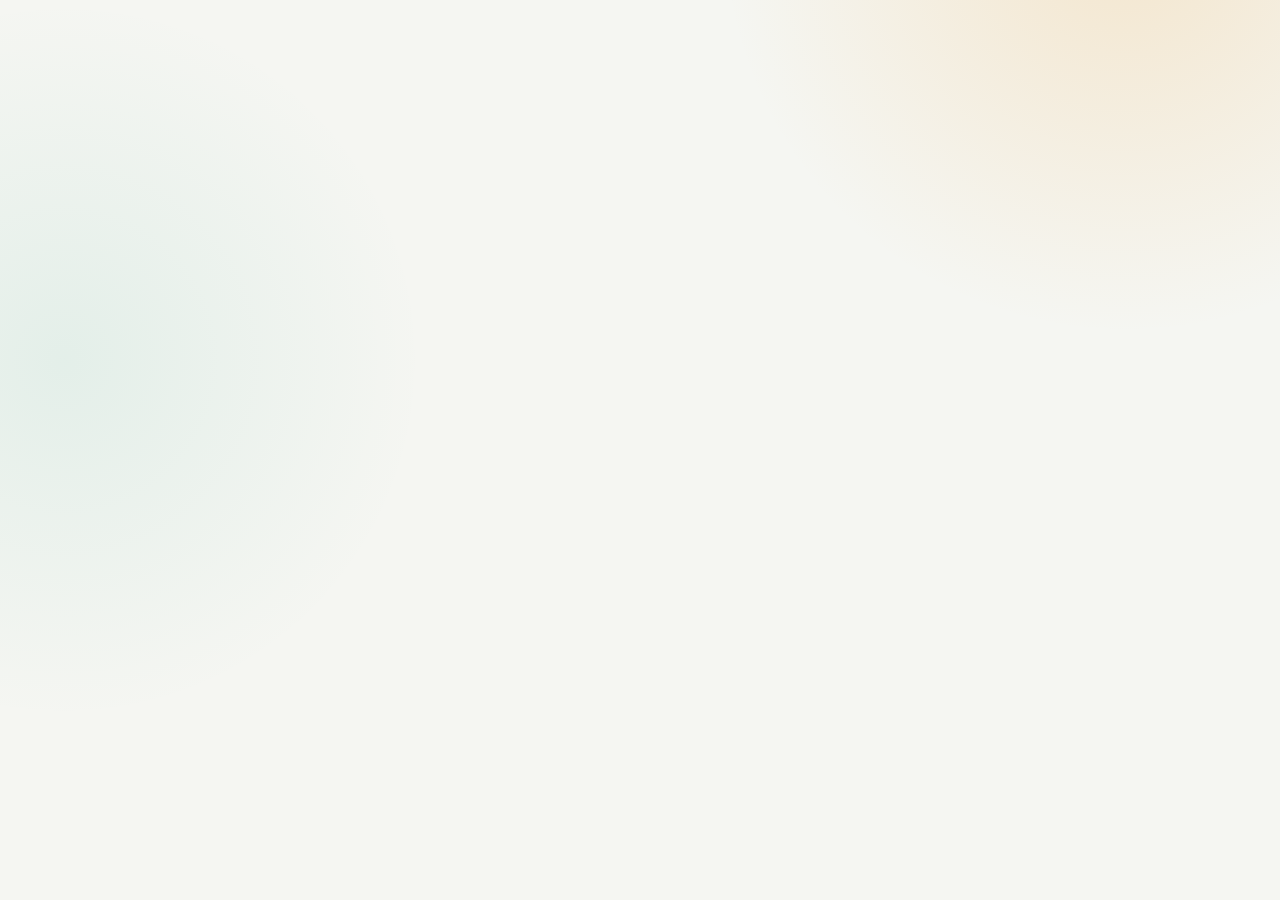
==== solar-flow/index.html @ de30ea61 "Publish Solar Flow app entry point" ====
<!doctype html>
<html lang="zh-CN">
  <head>
    <meta charset="UTF-8" />
    <meta name="viewport" content="width=device-width, initial-scale=1.0, viewport-fit=cover" />
    <meta name="theme-color" content="#0d1b1e" />
    <meta name="description" content="Solar Flow：清晰、离线优先的个人资金流动工作台。" />
    <link rel="manifest" href="/solar-flow/manifest.webmanifest" />
    <link rel="icon" type="image/svg+xml" href="/solar-flow/favicon.svg" />
    <title>Solar Flow · 你的资金流动</title>
    <script type="module" crossorigin src="/solar-flow/index-DEWaBC3j.js"></script>
    <link rel="stylesheet" crossorigin href="/solar-flow/index-1dpV2z-R.css">
  </head>
  <body>
    <div id="app"></div>
  </body>
</html>
---- solar-flow/index-1dpV2z-R.css ----
:root{font-family:Inter,ui-sans-serif,-apple-system,BlinkMacSystemFont,SF Pro Display,PingFang SC,Microsoft YaHei,sans-serif;color:#17221f;background:#f5f6f2;font-synthesis:none;--bg: #f5f6f2;--panel: #ffffff;--panel-2: #eef2ed;--ink: #17221f;--muted: #7c8680;--line: rgba(23,34,31,.1);--gold: #efa63d;--mint: #159b7e;--blue: #6678d9;--coral: #df6d5e;--radius: 24px}*{box-sizing:border-box}body{margin:0;min-width:320px;min-height:100vh;background:radial-gradient(circle at 80% -10%,rgba(246,182,91,.12),transparent 32rem),var(--bg)}button,input,select{font:inherit}button{border:0;cursor:pointer}.app-shell{display:flex;min-height:100vh}.sidebar{width:248px;padding:30px 18px 20px;border-right:1px solid var(--line);display:flex;flex-direction:column;position:sticky;top:0;height:100vh;background:#0d1b1edb;-webkit-backdrop-filter:blur(18px);backdrop-filter:blur(18px);z-index:4}.brand{display:flex;gap:12px;align-items:center;padding:0 12px 38px}.brand-mark{width:32px;height:32px;border-radius:11px;background:var(--gold);position:relative;box-shadow:0 0 0 5px #f6b65b17,0 0 24px #f6b65b40}.brand-mark:before,.brand-mark:after{content:"";position:absolute;border-radius:999px;border:2px solid #0d1b1e}.brand-mark:before{width:14px;height:14px;top:5px;left:8px}.brand-mark:after{width:20px;height:7px;left:5px;bottom:5px;border-top:0;transform:rotate(-8deg)}.brand strong{display:block;font-size:15px;letter-spacing:-.02em}.brand small{display:block;margin-top:3px;color:var(--muted);font-size:11px}.nav-list{display:grid;gap:6px}.nav-item{width:100%;color:#9aabad;background:transparent;display:flex;align-items:center;gap:12px;padding:12px 13px;border-radius:12px;text-align:left;font-size:14px;transition:.2s ease}.nav-item:hover{color:var(--ink);background:#ffffff0d}.nav-item.active{color:var(--ink);background:#1a3336;box-shadow:inset 3px 0 var(--gold)}.nav-icon{width:21px;display:grid;place-items:center;color:var(--gold);font-size:17px}.sidebar-bottom{margin-top:auto;display:grid;gap:16px}.offline-pill{display:flex;align-items:center;gap:8px;padding:0 12px;color:#8ea8a0;font-size:11px}.offline-pill i,.health-dot,.quick-note i{width:6px;height:6px;background:var(--mint);border-radius:50%;display:inline-block;box-shadow:0 0 0 4px #7ad9c61f}.profile-chip{border-top:1px solid var(--line);padding:18px 10px 0;display:flex;align-items:center;gap:10px}.avatar{width:30px;height:30px;border-radius:50%;display:grid;place-items:center;color:#0d1b1e;font-weight:800;background:linear-gradient(135deg,var(--gold),var(--coral))}.profile-chip strong,.profile-chip small{display:block}.profile-chip strong{font-size:12px}.profile-chip small{color:var(--muted);font-size:10px;margin-top:3px}.main-content{flex:1;min-width:0}.topbar{min-height:112px;padding:34px clamp(24px,5vw,72px) 26px;display:flex;align-items:center;justify-content:space-between;border-bottom:1px solid var(--line)}.eyebrow{color:var(--muted);font:500 10px DM Mono,monospace;text-transform:uppercase;letter-spacing:.12em}h1,h2,h3,p{margin:0}h1{margin-top:7px;font-size:27px;letter-spacing:-.06em}h2{margin-top:8px;font-size:24px;letter-spacing:-.05em}h3{margin-top:8px;font-size:18px;letter-spacing:-.04em}.top-actions{display:flex;align-items:center;gap:10px}.icon-button,.primary-button,.outline-button{border-radius:11px;min-height:42px;padding:0 15px;font-size:12px;font-weight:700;transition:.2s ease}.icon-button{background:transparent;color:#bdc8c7;border:1px solid var(--line);display:flex;gap:8px;align-items:center}.icon-button:hover,.outline-button:hover{border-color:#f6b65ba6;color:var(--gold)}.primary-button{background:var(--gold);color:#132124;box-shadow:0 8px 22px #f6b65b2e}.primary-button:hover{transform:translateY(-1px);box-shadow:0 12px 28px #f6b65b47}.outline-button{color:var(--ink);border:1px solid rgba(246,240,231,.23);background:transparent}.page-body{max-width:1440px;margin:0 auto;padding:38px clamp(24px,5vw,72px) 70px}.hero-grid,.stats-grid,.charts-grid,.bottom-grid,.settings-grid{display:grid;gap:16px}.hero-grid{grid-template-columns:1.35fr 1fr}.panel-card{border:1px solid var(--line);border-radius:var(--radius);background:linear-gradient(135deg,#183034f5,#142528f5);box-shadow:0 16px 40px #00000014}.net-worth-card,.quick-card{min-height:252px;padding:25px;position:relative;overflow:hidden}.net-worth-card:after{content:"";width:280px;height:280px;border-radius:50%;border:1px solid rgba(246,182,91,.12);position:absolute;right:-95px;top:-100px;box-shadow:0 0 0 25px #f6b65b06,0 0 0 50px #f6b65b05;pointer-events:none}.card-heading,.chart-title,.section-head,.bucket-top{display:flex;align-items:flex-start;justify-content:space-between;gap:15px}.net-worth-card h2{font-size:clamp(33px,4vw,49px);color:var(--ink);letter-spacing:-.075em;margin-top:14px}.sun-orb{position:relative;width:52px;height:52px;border-radius:50%;background:#f6b65b21;display:grid;place-items:center}.sun-orb:before,.sun-orb:after{content:"";position:absolute;border:1px solid rgba(246,182,91,.4);border-radius:50%;inset:-7px}.sun-orb:after{inset:-14px;opacity:.35}.sun-orb span{width:21px;height:21px;border-radius:50%;background:var(--gold);box-shadow:0 0 20px #f6b65bb3}.net-worth-meta{display:flex;gap:15px;flex-wrap:wrap;color:var(--muted);font-size:12px;margin:26px 0 18px}.asset-stack{height:8px;width:100%;display:flex;gap:2px;overflow:hidden;border-radius:99px}.asset-stack span{min-width:4px}.asset-legend{display:flex;gap:12px;margin-top:12px;flex-wrap:wrap;color:#b2c0c0;font-size:10px}.asset-legend i{display:inline-block;width:6px;height:6px;margin-right:5px;border-radius:50%}.muted{color:var(--muted);font-size:11px}.quick-card{background:linear-gradient(140deg,#f6b65b21,#142528fa 65%)}.quick-card p{max-width:280px;margin:17px 0 22px;color:#b2c0c0;line-height:1.75;font-size:13px}.spark{color:var(--gold);font-size:24px}.quick-note{display:flex;align-items:center;gap:9px;color:var(--muted);font-size:10px;margin-top:26px}.stats-grid{grid-template-columns:repeat(3,1fr);margin-top:16px}.stat-card{padding:19px 21px 17px;min-height:126px;overflow:hidden;position:relative}.stat-value{display:block;font-size:22px;margin:12px 0 5px;letter-spacing:-.05em}.stat-sub{color:var(--muted);font-size:11px}.mini-line{width:70%;height:3px;border-radius:99px;position:absolute;bottom:0;left:21px;opacity:.85}.mini-line.expense{background:var(--coral)}.mini-line.income{background:var(--mint)}.mini-line.debt{background:var(--gold)}.section-head{margin:44px 0 17px;align-items:end}.section-head h2{font-size:22px}.period-switcher{display:flex;gap:3px;padding:3px;border:1px solid var(--line);border-radius:10px;background:#ffffff06}.period-switcher button{color:var(--muted);background:transparent;border-radius:7px;padding:8px 10px;font-size:11px}.period-switcher button.active{color:#142528;background:var(--gold);font-weight:700}.charts-grid{grid-template-columns:1.35fr 1fr}.trend-card,.category-card,.recent-card,.health-card{padding:22px;min-height:320px}.chart-title strong,.chart-title span{display:block}.chart-title strong{font-size:14px}.chart-title span{color:var(--muted);font-size:10px;margin-top:5px}.chart-badge,.safe-badge,.sync-state{color:var(--gold);border:1px solid rgba(246,182,91,.28);border-radius:99px;padding:5px 8px;font:10px DM Mono,monospace}.text-button{color:var(--gold);background:transparent;font-size:11px;padding:0}.trend-wrap{margin-top:27px}.trend-wrap svg{width:100%;height:205px;display:block}.axis-labels{display:flex;justify-content:space-between;color:var(--muted);font:10px DM Mono,monospace}.donut-layout{display:grid;grid-template-columns:1fr 1fr;align-items:center;gap:5px;margin-top:33px}.donut svg{width:190px;max-width:100%;display:block;margin:auto}.legend-list{display:grid;gap:12px}.legend-list div{display:flex;justify-content:space-between;gap:8px;font-size:11px;color:#c0cbca}.legend-list i{display:inline-block;width:7px;height:7px;border-radius:50%;margin-right:7px}.legend-list strong{color:var(--muted);font:10px DM Mono,monospace}.bottom-grid{grid-template-columns:1.35fr 1fr;margin-top:16px}.transaction-list{margin-top:20px}.transaction-row,.obligation-row{display:flex;align-items:center;gap:12px;padding:12px 0;border-bottom:1px solid var(--line)}.transaction-row:last-child,.obligation-row:last-child{border-bottom:0}.category-icon{width:33px;height:33px;flex:0 0 auto;border-radius:11px;display:grid;place-items:center;color:var(--icon-color, var(--gold));background:#ffffff0d;font-size:16px}.transaction-main{flex:1;min-width:0}.transaction-main strong,.transaction-main span{display:block;overflow:hidden;text-overflow:ellipsis;white-space:nowrap}.transaction-main strong{font-size:12px}.transaction-main span{font-size:10px;color:var(--muted);margin-top:5px}.transaction-amount{font:500 12px DM Mono,monospace;white-space:nowrap}.transaction-amount.expense{color:#ffac9e}.health-score{display:flex;align-items:center;gap:25px;margin-top:46px}.health-ring{width:118px;height:118px;flex:0 0 auto;display:grid;place-items:center;align-content:center;border-radius:50%;background:conic-gradient(var(--mint) var(--score),rgba(255,255,255,.08) 0);position:relative}.health-ring:before{content:"";position:absolute;inset:8px;border-radius:50%;background:var(--panel)}.health-ring strong,.health-ring span{z-index:1}.health-ring strong{font-size:23px}.health-ring span{font-size:10px;color:var(--muted);margin-top:3px}.health-copy strong{font-size:14px}.health-copy p{color:var(--muted);font-size:11px;line-height:1.7;margin:9px 0 13px}.empty-state{min-height:170px;display:grid;place-items:center;align-content:center;gap:8px;color:var(--muted);text-align:center}.empty-state span{color:var(--gold);font-size:25px}.empty-state strong{color:var(--ink);font-size:13px}.empty-state p,.empty-copy{font-size:11px;margin:0}.page-title{margin-top:0}.filter-bar{display:flex;align-items:center;gap:8px;margin:25px 0 12px}.filter-chip{color:var(--muted);background:transparent;border:1px solid var(--line);border-radius:99px;padding:8px 12px;font-size:11px}.filter-chip.active{color:#132124;background:var(--gold);border-color:var(--gold)}.filter-spacer{flex:1}.full-list{padding:20px 24px}.full-list .transaction-list{margin-top:0}.full-list .transaction-row{padding:16px 4px}.callout{display:flex;gap:14px;align-items:flex-start;padding:17px 19px;margin:20px 0 16px;border:1px solid rgba(122,217,198,.2);border-radius:16px;background:#7ad9c60f}.callout>span{color:var(--mint);font-size:18px}.callout strong{font-size:12px}.callout p{color:var(--muted);font-size:11px;line-height:1.7;margin-top:5px}.allocation-total{text-align:right}.allocation-total span,.allocation-total strong{display:block}.allocation-total span{color:var(--muted);font-size:10px}.allocation-total strong{font:18px DM Mono,monospace;color:var(--gold);margin-top:5px}.bucket-grid{display:grid;grid-template-columns:repeat(5,1fr);gap:12px}.bucket-card{min-height:222px;padding:17px;border-radius:18px;border:1px solid var(--line);background:#142528;position:relative;overflow:hidden}.bucket-card:after{content:"";position:absolute;width:90px;height:90px;border-radius:50%;right:-35px;top:-35px;opacity:.12;background:currentColor}.bucket-card.gold{color:var(--gold)}.bucket-card.coral{color:var(--coral)}.bucket-card.mint{color:var(--mint)}.bucket-card.blue{color:var(--blue)}.bucket-card.slate{color:#adbabe}.bucket-symbol{font-size:22px}.more-button{background:transparent;color:var(--muted);font-size:10px}.bucket-card .eyebrow{display:block;margin-top:28px;color:#b7c1c0}.bucket-card>strong{display:block;color:var(--ink);font:18px DM Mono,monospace;margin:10px 0 7px}.bucket-card p{min-height:35px;color:var(--muted);font-size:10px;line-height:1.55}.progress{height:5px;background:#ffffff14;border-radius:99px;overflow:hidden;margin:18px 0 8px}.progress span{height:100%;display:block;background:currentColor;border-radius:99px}.bucket-card small{color:var(--muted);font-size:9px}.recommendation{display:flex;gap:16px;align-items:center;margin-top:16px;padding:20px}.recommendation-mark{color:var(--gold);font-size:24px}.recommendation>div:nth-child(2){flex:1}.recommendation h3{font-size:14px}.recommendation p{color:var(--muted);line-height:1.7;font-size:11px;margin-top:7px}.obligation-hero{display:flex;justify-content:space-between;align-items:center;padding:24px;background:linear-gradient(135deg,#ff8d7a21,#142528f5)}.obligation-hero strong{display:block;color:var(--coral);font:32px DM Mono,monospace;margin:12px 0 8px}.obligation-hero p{color:var(--muted);font-size:11px}.obligation-graphic{width:72px;height:72px;display:grid;place-items:center;border-radius:50%;color:var(--coral);font-size:28px;border:1px solid rgba(255,141,122,.35)}.settings-grid{grid-template-columns:1.2fr 1fr}.settings-card{padding:22px;min-height:290px}.sync-state{color:var(--muted);border-color:var(--line)}.sync-visual{display:flex;align-items:center;justify-content:center;gap:16px;margin:35px 0 25px}.device{border:1px solid rgba(122,217,198,.25);border-radius:13px;padding:17px 20px;color:var(--mint);font-size:11px;background:#7ad9c60f}.sync-line{display:flex;align-items:center;gap:4px;color:var(--gold)}.sync-line i{display:block;width:14px;height:1px;background:var(--gold)}.sync-line span{font-size:17px}.settings-copy{color:var(--muted);font-size:11px;line-height:1.8;margin-bottom:20px;max-width:500px}.settings-actions{display:grid;gap:8px;margin-top:34px}.setting-action{display:flex;justify-content:space-between;padding:13px 0;color:#c1cccb;background:transparent;border-bottom:1px solid var(--line);text-align:left;font-size:12px}.setting-action span{color:var(--gold)}.data-contract{padding:21px;margin-top:16px}.contract-grid{display:grid;grid-template-columns:repeat(4,1fr);gap:12px;margin-top:20px}.contract-grid p{color:var(--muted);font-size:10px;line-height:1.6}.contract-grid strong{display:block;color:var(--ink);font-size:11px;margin-bottom:5px}.modal-backdrop{position:fixed;inset:0;z-index:20;padding:20px;display:grid;place-items:center;background:#050d0fb8;-webkit-backdrop-filter:blur(10px);backdrop-filter:blur(10px)}.modal{width:min(560px,100%);max-height:min(820px,95vh);overflow:auto;border:1px solid rgba(246,240,231,.18);border-radius:24px;background:#142528;box-shadow:0 30px 100px #00000059;padding:24px}.import-modal{width:min(760px,100%)}.modal-head{display:flex;justify-content:space-between;gap:20px;align-items:flex-start;margin-bottom:23px}.modal h2{font-size:23px}.close-button{color:var(--muted);background:transparent;font-size:26px;line-height:1}.amount-field{display:flex;align-items:center;gap:8px;border-bottom:1px solid rgba(246,182,91,.5);padding:10px 3px}.amount-field span{color:var(--gold);font:20px DM Mono,monospace}.amount-field input{flex:1;color:var(--ink);border:0;outline:0;background:transparent;font:34px DM Mono,monospace;letter-spacing:-.06em}.segmented{display:flex;gap:4px;padding:4px;border-radius:12px;background:#ffffff0d;margin:19px 0}.segmented label{flex:1}.segmented input{position:absolute;opacity:0}.segmented span{display:block;text-align:center;border-radius:9px;padding:10px;color:var(--muted);font-size:12px;cursor:pointer}.segmented input:checked+span{color:#142528;background:var(--gold);font-weight:700}.form-grid{display:grid;grid-template-columns:1fr 1fr;gap:14px}.form-grid label,.import-controls label{color:var(--muted);font-size:10px}.form-grid input,.form-grid select,.import-controls select{display:block;width:100%;margin-top:7px;padding:11px 12px;color:var(--ink);background:#0e1e20;border:1px solid var(--line);border-radius:10px;outline:none;font-size:12px}.form-grid input:focus,.form-grid select:focus,.import-controls select:focus{border-color:var(--gold)}.modal-actions{display:flex;justify-content:flex-end;gap:9px;margin-top:25px}.dropzone{display:grid;place-items:center;text-align:center;padding:42px 20px;border:1px dashed rgba(246,182,91,.4);border-radius:17px;background:#f6b65b0b}.upload-symbol{color:var(--gold);font-size:30px;margin-bottom:10px}.dropzone strong{font-size:14px}.dropzone p{color:var(--muted);font-size:11px;margin:7px 0 20px}.file-button{display:inline-grid;place-items:center}.import-note{display:flex;gap:10px;color:var(--muted);margin-top:18px;font-size:11px;line-height:1.7}.import-note span{color:var(--mint)}.import-controls{display:flex;align-items:end;justify-content:space-between;gap:12px}.import-controls label{width:min(280px,100%)}.import-summary{display:flex;flex-wrap:wrap;gap:11px;padding:16px 0;color:var(--muted);font-size:10px}.import-summary i{width:6px;height:6px;border-radius:50%;display:inline-block;margin-right:5px}.new-dot{background:var(--mint)}.merge-dot{background:var(--gold)}.duplicate-dot{background:var(--muted)}.review-dot{background:var(--coral)}.import-preview{max-height:390px;overflow:auto;border-top:1px solid var(--line);border-bottom:1px solid var(--line)}.import-row{display:grid;grid-template-columns:42px 92px 1fr 94px;gap:9px;align-items:center;padding:11px 2px;border-bottom:1px solid rgba(246,240,231,.06)}.import-row:last-child{border-bottom:0}.import-row strong,.import-row span{font-size:11px}.import-row small{grid-column:2 / -1;color:var(--muted);font-size:10px;overflow:hidden;text-overflow:ellipsis;white-space:nowrap}.import-merchant{overflow:hidden;text-overflow:ellipsis;white-space:nowrap}.import-status{border-radius:5px;padding:4px 3px;text-align:center;font-size:9px!important}.import-status.new{color:var(--mint);background:#7ad9c61a}.import-status.merge{color:var(--gold);background:#f6b65b1a}.import-status.duplicate{color:var(--muted);background:#ffffff0f}.import-status.review{color:var(--coral);background:#ff8d7a1a}.import-more{margin-top:12px}.toast{position:fixed;right:24px;bottom:24px;z-index:50;color:#142528;background:var(--mint);border-radius:11px;padding:12px 16px;box-shadow:0 15px 35px #00000040;font-size:12px;font-weight:700}.toast.error{background:var(--coral)}.toast.info{background:var(--gold)}@media(max-width:1100px){.bucket-grid{grid-template-columns:repeat(3,1fr)}.charts-grid,.bottom-grid,.settings-grid{grid-template-columns:1fr}.donut-layout{grid-template-columns:180px 1fr}}@media(max-width:760px){.app-shell{display:block}.sidebar{width:100%;height:auto;position:sticky;top:0;padding:13px 14px 10px;border-right:0;border-bottom:1px solid var(--line)}.brand{padding:0 4px 11px}.nav-list{display:flex;overflow-x:auto;gap:4px}.nav-item{flex:0 0 auto;width:auto;padding:8px 10px;font-size:11px}.nav-item.active{box-shadow:inset 0 -2px var(--gold)}.nav-icon{width:auto;font-size:14px}.sidebar-bottom{display:none}.topbar{padding:24px 18px 20px;min-height:89px}.topbar h1{font-size:22px}.icon-button span{display:none}.icon-button{min-height:38px;padding:0 10px}.primary-button,.outline-button{min-height:38px;padding:0 11px;font-size:11px}.page-body{padding:24px 18px 50px}.hero-grid,.stats-grid{grid-template-columns:1fr}.net-worth-card,.quick-card{min-height:222px}.net-worth-card h2{font-size:38px}.section-head{display:block;margin-top:32px}.section-head .period-switcher{margin-top:15px;overflow-x:auto}.period-switcher button{flex:0 0 auto}.charts-grid,.bottom-grid{gap:12px}.trend-card,.category-card,.recent-card,.health-card{padding:18px}.donut-layout{grid-template-columns:150px 1fr}.bucket-grid{grid-template-columns:1fr 1fr}.bucket-card{min-height:205px}.recommendation{align-items:flex-start;flex-wrap:wrap}.recommendation .outline-button{margin-left:40px}.contract-grid{grid-template-columns:1fr 1fr}.filter-bar{flex-wrap:wrap}.filter-spacer{display:none}.form-grid{grid-template-columns:1fr}.modal{padding:19px}.import-row{grid-template-columns:40px 76px 1fr 80px;gap:6px}.import-controls{display:block}.import-controls .muted{display:block;margin-top:10px}.toast{left:18px;right:18px;bottom:18px;text-align:center}}body{color:var(--ink);background:radial-gradient(circle at 88% -8%,rgba(239,166,61,.2),transparent 27rem),radial-gradient(circle at 5% 40%,rgba(21,155,126,.08),transparent 24rem),var(--bg)}.sidebar{background:#ffffffc7;border-right-color:#17221f14;box-shadow:8px 0 30px #17221f09}.brand{padding-bottom:44px}.brand strong,h1,h2,h3{color:var(--ink)}.brand small,.profile-chip small{color:#87918b}.brand-mark{background:var(--gold);box-shadow:0 0 0 6px #efa63d1f,0 12px 24px #efa63d33}.brand-mark:before,.brand-mark:after{border-color:#fff}.nav-item{color:#7b8580;border:1px solid transparent;transition:color .28s cubic-bezier(.22,1,.36,1),background .28s cubic-bezier(.22,1,.36,1),transform .28s cubic-bezier(.22,1,.36,1),box-shadow .28s cubic-bezier(.22,1,.36,1)}.nav-item:hover{color:var(--ink);background:#f0f4ef;transform:translate(3px)}.nav-item.active{color:var(--ink);background:#eef4ee;border-color:#159b7e24;box-shadow:0 8px 18px #159b7e14,inset 3px 0 var(--mint)}.nav-icon{color:var(--mint)}.offline-pill{color:#5e9b8c}.offline-pill i,.health-dot,.quick-note i{background:var(--mint);box-shadow:0 0 0 4px #159b7e1f}.profile-chip{border-top-color:#17221f14}.avatar{color:#fff;background:linear-gradient(135deg,var(--gold),var(--coral))}.topbar{border-bottom-color:#17221f14}.eyebrow{color:#89928d}.top-actions{gap:12px}.icon-button,.outline-button{color:var(--ink);border-color:#17221f29;background:#ffffffa3}.icon-button:hover,.outline-button:hover{color:var(--mint);border-color:#159b7e73;background:#fff}.primary-button{color:#fff;background:var(--gold);box-shadow:0 10px 22px #efa63d3d}.primary-button:hover{box-shadow:0 14px 28px #efa63d52}.import-button{background:var(--mint);box-shadow:0 10px 22px #159b7e33}.import-button:hover{box-shadow:0 14px 28px #159b7e47}.quick-action{background:#fff}.panel-card{border-color:#17221f17;background:#ffffffe0;box-shadow:0 18px 45px #17221f11,0 2px 5px #17221f08;transition:transform .35s cubic-bezier(.22,1,.36,1),box-shadow .35s cubic-bezier(.22,1,.36,1)}.panel-card:hover{transform:translateY(-2px);box-shadow:0 22px 55px #17221f1a,0 3px 8px #17221f09}.net-worth-card,.quick-card{min-height:260px}.net-worth-card:after{border-color:#efa63d2e;box-shadow:0 0 0 25px #efa63d0a,0 0 0 50px #efa63d06}.net-worth-card h2{color:var(--ink)}.net-worth-meta{color:#77827b}.trend-up{color:var(--mint)}.asset-legend{color:#6e7972}.quick-card{background:linear-gradient(145deg,#efa63d29,#fffffff5 70%)}.quick-card p{color:#69756e}.spark{color:var(--gold)}.stat-value.expense{color:var(--coral)}.stat-value.income{color:var(--mint)}.stat-value.debt{color:var(--gold)}.period-switcher{background:#edf1ec;border:1px solid rgba(23,34,31,.06);padding:4px;border-radius:13px}.period-switcher button{color:#89928d;transition:all .25s cubic-bezier(.22,1,.36,1)}.period-switcher button:hover{color:var(--ink)}.period-switcher button.active{color:var(--ink);background:#fff;box-shadow:0 4px 12px #17221f1a}.chart-title strong{color:var(--ink)}.chart-title span,.chart-badge,.safe-badge,.sync-state{color:#89928d}.chart-badge,.safe-badge,.sync-state{border-color:#17221f1f;background:#f7f9f6}.text-button{color:var(--mint)}.trend-wrap{margin-top:22px}.trend-wrap svg{filter:drop-shadow(0 6px 10px rgba(239,166,61,.13))}.trend-wrap svg line{stroke:#17221f1f}.axis-labels{color:#9ba39d}.donut-layout{align-items:center}.donut{width:166px;height:166px;border-radius:50%;background:var(--donut);box-shadow:inset 0 0 0 1px #17221f0d,0 14px 26px #17221f14;display:grid;place-items:center;position:relative}.donut-hole{width:104px;height:104px;border-radius:50%;background:#fff;display:grid;place-content:center;text-align:center;box-shadow:0 3px 12px #17221f14}.donut-hole strong{color:var(--ink);font:700 18px ui-monospace,SFMono-Regular,Menlo,monospace;letter-spacing:-.07em}.donut-hole span{color:#9aa39e;font-size:10px;margin-top:5px}.legend-list{gap:13px}.legend-item{align-items:center}.legend-item>span{color:#68746c}.legend-item i{box-shadow:0 0 0 3px #17221f0a}.legend-value strong{color:var(--ink)}.legend-value small{color:#98a19b}.transaction-row{border-bottom-color:#17221f12;transition:background .25s ease,transform .25s cubic-bezier(.22,1,.36,1)}.transaction-row:hover{background:#f7faf6;transform:translate(3px)}.transaction-main span{color:#8a948e}.transaction-amount.expense{color:var(--coral)}.transaction-amount.income{color:var(--mint)}.transaction-amount.transfer{color:var(--blue)}.empty-state{color:#87918a}.bucket-card{background:#fff;border-color:#17221f17;box-shadow:0 14px 35px #17221f0e;transition:transform .3s cubic-bezier(.22,1,.36,1),box-shadow .3s ease}.bucket-card:hover{transform:translateY(-4px) rotate(.2deg);box-shadow:0 22px 45px #17221f1a}.bucket-card strong{color:var(--ink)}.bucket-card p,.bucket-card small{color:#7f8982}.bucket-card.gold{border-top-color:var(--gold)}.bucket-card.coral{border-top-color:var(--coral)}.bucket-card.mint{border-top-color:var(--mint)}.bucket-card.blue{border-top-color:var(--blue)}.progress{background:#edf1ec}.progress span{background:var(--mint)}.callout{color:#5d6c63;background:#eef6f1;border-color:#159b7e29}.callout strong,.recommendation h3{color:var(--ink)}.recommendation p,.settings-copy,.form-help{color:#7b867e}.recommendation-mark{color:var(--gold)}.obligation-hero{background:linear-gradient(135deg,#eef7f2,#fff)}.obligation-hero p{color:#7d8981}.obligation-graphic{color:var(--mint)}.debt-icon{color:var(--coral);background:#df6d5e1a}.more-button{color:#7d8981;background:#f1f4f0;border:1px solid rgba(23,34,31,.07);transition:all .25s ease}.more-button:hover{color:var(--coral);background:#fff1ee;border-color:#df6d5e38}.filter-bar{background:#ffffffb8;border-color:#17221f14}.filter-chip{color:#7d8981;background:transparent}.filter-chip:hover,.filter-chip.active{color:var(--ink);background:#fff;box-shadow:0 3px 10px #17221f14}.full-list{overflow:hidden}.settings-card{background:#ffffffeb}.device{color:var(--ink);background:#eef4ef;border-color:#159b7e26}.sync-line span{color:var(--mint)}.setting-action{color:var(--ink);background:#f7f9f6;border-color:#17221f14}.setting-action:hover{color:var(--mint);background:#eef7f2}.contract-grid p{color:#7f8982}.contract-grid strong{color:var(--ink)}.modal-backdrop{background:#17221f61;-webkit-backdrop-filter:blur(14px);backdrop-filter:blur(14px);animation:fade-in .22s ease both}.modal{color:var(--ink);background:#fffffff5;border-color:#fff9;box-shadow:0 28px 90px #17221f3d;animation:modal-spring .44s cubic-bezier(.22,1,.36,1) both}.modal h2{color:var(--ink)}.close-button{color:#89938c}.amount-field{border-bottom-color:#efa63d8c}.amount-field span{color:var(--gold)}.amount-field input{color:var(--ink)}.segmented{background:#edf1ec}.segmented span{color:#87918b}.segmented input:checked+span{color:#fff;background:var(--mint);box-shadow:0 5px 12px #159b7e33}.form-grid label,.import-controls label{color:#78847c}.form-grid input,.form-grid select,.import-controls select,.single-field input{color:var(--ink);background:#f6f8f5;border-color:#17221f1f}.form-grid input:focus,.form-grid select:focus,.import-controls select:focus,.single-field input:focus{border-color:var(--mint);box-shadow:0 0 0 4px #159b7e1a}.dropzone{border-color:#159b7e59;background:linear-gradient(145deg,#159b7e0f,#efa63d14)}.upload-symbol{color:var(--mint)}.dropzone p,.import-note{color:#78847c}.import-controls select{background:#f6f8f5}.import-summary{color:#7c8780}.import-row{border-bottom-color:#17221f12}.import-status.excluded{color:#89938c;background:#f0f2ef}.excluded-dot{background:#a3ada6}.toast{border:1px solid rgba(255,255,255,.55);box-shadow:0 14px 30px #17221f2e}button,.panel-card,.bucket-card{-webkit-tap-highlight-color:transparent}.primary-button:active,.outline-button:active,.icon-button:active,.nav-item:active,.filter-chip:active,.more-button:active{transform:scale(.97)}@keyframes fade-in{0%{opacity:0}to{opacity:1}}@keyframes modal-spring{0%{opacity:0;transform:translateY(18px) scale(.94)}65%{opacity:1;transform:translateY(-3px) scale(1.012)}to{opacity:1;transform:translateY(0) scale(1)}}.page-body>*{animation:rise-in .55s cubic-bezier(.22,1,.36,1) both}.page-body>*:nth-child(2){animation-delay:.04s}.page-body>*:nth-child(3){animation-delay:.08s}@keyframes rise-in{0%{opacity:0;transform:translateY(12px)}to{opacity:1;transform:translateY(0)}}@media(prefers-reduced-motion:reduce){*,*:before,*:after{animation-duration:.01ms!important;transition-duration:.01ms!important}}@media(max-width:760px){.top-actions{gap:7px}.import-button span{display:inline}.topbar{background:#ffffffb8;-webkit-backdrop-filter:blur(18px);backdrop-filter:blur(18px)}.page-title .top-actions{margin-top:16px}.page-title .top-actions button{flex:1}.donut{width:144px;height:144px}.donut-hole{width:91px;height:91px}.donut-hole strong{font-size:15px}.obligation-row{grid-template-columns:34px 1fr auto auto}.more-button{padding:6px 8px;font-size:10px}.modal-backdrop{padding:12px}.modal{border-radius:22px}}@media(max-width:430px){.bucket-grid,.donut-layout{grid-template-columns:1fr}.donut svg{width:160px}.category-card{min-height:400px}.top-actions{gap:6px}.top-actions .outline-button{display:none}}.ledger-hero{display:flex;align-items:center;justify-content:space-between;gap:24px;padding:28px}.ledger-hero strong{display:block;margin-top:8px;font-size:clamp(26px,4vw,42px);letter-spacing:-.04em}.ledger-hero p{max-width:620px;margin:10px 0 0;color:var(--muted);line-height:1.7}.ledger-actions{display:flex;gap:10px;flex-wrap:wrap;justify-content:flex-end}.ledger-row{display:flex;align-items:center;gap:14px;padding:18px 4px;border-bottom:1px solid var(--line)}.ledger-row:last-child{border-bottom:0}.ledger-row.active{margin:0 -10px;padding-left:14px;padding-right:14px;border-radius:18px;background:linear-gradient(90deg,rgba(21,155,126,.1),transparent)}.ledger-mark{width:38px;height:38px;display:grid;place-items:center;border-radius:13px;background:var(--panel-2);color:var(--mint);font-size:20px}.active-badge{margin-left:auto;padding:7px 10px;border-radius:999px;color:var(--mint);background:#159b7e1f;font-size:12px;font-weight:800}.danger-button{border:1px solid rgba(223,109,94,.3);background:#df6d5e14;color:#b84d42;border-radius:14px;padding:11px 15px;font:inherit;font-weight:800;cursor:pointer;transition:transform .18s ease,background .18s ease}.danger-button:hover{transform:translateY(-2px);background:#df6d5e26}button:disabled{opacity:.42;cursor:not-allowed;transform:none!important}@media(max-width:760px){.ledger-hero{align-items:flex-start;flex-direction:column}.ledger-actions{width:100%;justify-content:flex-start}}.trend-line-draw{stroke-dasharray:1000;stroke-dashoffset:1000;animation:trend-draw .9s cubic-bezier(.22,1,.36,1) forwards}.trend-area-reveal{opacity:0;animation:area-arrive .42s ease-out .32s forwards}.trend-endpoint{opacity:0;transform-box:fill-box;transform-origin:center;animation:point-arrive .28s cubic-bezier(.2,1.5,.5,1) .7s forwards}.donut{background:none!important;box-shadow:none!important;isolation:isolate}.donut svg{position:absolute;inset:0;width:100%;height:100%;overflow:visible;transform:rotate(-90deg)}.donut-track{fill:none;stroke:#eef1ed;stroke-width:22}.donut-segment{fill:none;stroke:var(--segment-color);stroke-width:22;stroke-linecap:butt;stroke-dasharray:100;stroke-dashoffset:100;animation:donut-draw .76s cubic-bezier(.22,1,.36,1) var(--segment-delay) forwards;filter:drop-shadow(0 2px 2px rgba(20,35,29,.08))}.donut-hole{position:relative;z-index:1}.legend-item{opacity:0;clip-path:inset(0 100% 0 0);transform:translate(14px);animation:legend-reveal .6s cubic-bezier(.22,1,.36,1) var(--legend-delay) forwards}.day-heading{position:sticky;top:0;z-index:1;display:flex;align-items:center;justify-content:space-between;gap:12px;padding:17px 2px 10px;margin-top:4px;border-bottom:1px solid rgba(23,34,31,.08);background:#fffffff0;-webkit-backdrop-filter:blur(12px);backdrop-filter:blur(12px)}.day-heading>div{display:flex;align-items:baseline;gap:10px}.day-heading strong{color:var(--ink);font-size:15px;letter-spacing:-.02em}.day-heading span,.day-heading small{color:#849087;font-size:11px}.day-heading small{text-align:right}.transaction-day+.transaction-day{margin-top:11px}.target-line{height:5px;margin-top:20px;border-radius:99px;background:#edf1ec;overflow:hidden}.target-line span{display:block;height:100%;border-radius:inherit;background:linear-gradient(90deg,var(--mint),#81d8b6);transform:scaleX(0);transform-origin:left;animation:fill-line .88s cubic-bezier(.22,1,.36,1) .17s forwards}.bucket-card.coral .target-line span{background:linear-gradient(90deg,#f4a45a,#e27c6b)}.target-meta{display:flex;align-items:center;justify-content:space-between;gap:8px;margin-top:9px;color:#869188;font-size:10px}.suggest-button{padding:0;color:var(--mint);background:transparent;border:0;font:inherit;cursor:pointer;text-align:right}.suggest-button:hover{color:#087b64;text-decoration:underline}.bucket-card .bucket-top .more-button{padding:8px 12px;border-radius:11px;border:1px solid rgba(23,34,31,.09);color:#536158;background:#ffffffeb;font-size:11px;font-weight:750;box-shadow:0 3px 9px #17221f0d}.bucket-card .bucket-top .more-button:hover{color:var(--mint);background:#fff;border-color:#159b7e40;box-shadow:0 7px 16px #159b7e1a}.auto-tag{color:#98a29b;font-size:10px;padding:6px 9px;border-radius:99px;background:#f1f4f0}.bucket-card.no-target .bucket-footnote{margin-top:25px;color:#8a948d;font-size:10px}.priority-flow{display:flex;flex-wrap:wrap;align-items:center;gap:7px;margin:10px 0 0}.priority-flow span{color:#43534a;padding:7px 10px;border-radius:999px;background:#ffffffc7;border:1px solid rgba(23,34,31,.06);font-size:11px}.priority-flow b{color:#9ba59d;font-weight:500}.allocation-note{display:flex;align-items:center;gap:16px;margin-top:18px;padding:21px 24px}.allocation-note h3{margin:5px 0;font-size:16px}.allocation-note p{margin:5px 0 0;color:#78847c;font-size:11px;line-height:1.7}.quick-priority-note{margin:14px 0 0;padding:11px 13px;border-radius:12px;color:#6f7c73;background:#f0f6f1;font-size:11px;line-height:1.6}.single-field{display:block;margin:12px 0;color:#78847c;font-size:11px}.single-field input{display:block;width:100%;box-sizing:border-box;margin-top:7px;padding:12px 13px;border:1px solid rgba(23,34,31,.12);border-radius:12px;color:var(--ink);background:#f6f8f5;font:inherit}.form-grid label[hidden]{display:none!important}.chart-empty{min-height:220px;display:flex;flex-direction:column;align-items:center;justify-content:center;gap:9px;padding:24px;text-align:center;color:#7d8981}.chart-empty>span{width:38px;height:38px;display:grid;place-items:center;border-radius:14px;color:var(--mint);background:linear-gradient(145deg,#159b7e1f,#159b7e09);font-size:20px}.chart-empty strong{color:var(--ink);font-size:13px;letter-spacing:-.02em}.chart-empty p{max-width:280px;color:#87928a;font-size:11px;line-height:1.7}.chart-empty-donut{min-height:250px}@keyframes trend-draw{to{stroke-dashoffset:0}}@keyframes area-arrive{to{opacity:1}}@keyframes point-arrive{0%{opacity:0;transform:scale(.45)}to{opacity:1;transform:scale(1)}}@keyframes donut-draw{to{stroke-dashoffset:0}}@keyframes legend-reveal{to{opacity:1;clip-path:inset(0);transform:translate(0)}}@keyframes fill-line{to{transform:scaleX(1)}}@media(max-width:1100px){.bucket-grid{grid-template-columns:repeat(3,minmax(0,1fr))}}@media(max-width:760px){.bucket-grid{grid-template-columns:repeat(2,minmax(0,1fr))}.day-heading{top:112px}.day-heading small{font-size:9px}.allocation-note{align-items:flex-start}}@media(max-width:500px){.bucket-grid{grid-template-columns:1fr}.priority-flow{gap:5px}.priority-flow span{padding:6px 8px;font-size:10px}.priority-flow b{font-size:10px}.target-meta{font-size:9px}}.chart-tools{display:flex;align-items:center;gap:10px}.chart-mode-switch,.review-scope-switch,.review-metric-switch{display:flex;gap:3px;padding:4px;border:1px solid rgba(23,34,31,.08);border-radius:13px;background:#f0f3ef}.chart-mode-switch button,.review-scope-switch button,.review-metric-switch button{min-height:32px;padding:0 12px;border-radius:10px;color:#7b8780;background:transparent;font-size:11px;font-weight:650;transition:color .22s ease,background .22s ease,box-shadow .22s ease,transform .22s ease}.chart-mode-switch button.active,.review-scope-switch button.active{color:#17221f;background:#fff;box-shadow:0 3px 10px #17221f17}.chart-mode-switch button:hover,.review-scope-switch button:hover{color:#17221f}.bar-wrap svg{width:100%;height:220px;overflow:visible}.bar-zero{stroke:#17221f3d;stroke-width:1.2}.bar-guide{stroke:#17221f12;stroke-dasharray:3 7}.bar-column{opacity:.88;animation:bar-rise .72s cubic-bezier(.2,.85,.25,1.1) var(--bar-delay) both}.bar-column.positive{fill:#27a887}.bar-column.negative{fill:#e48a77}.bar-group text{fill:#9aa39d;font:10px Inter,sans-serif}.bar-legend{display:flex;justify-content:center;gap:20px;color:#849087;font-size:10px}.bar-legend i{display:inline-block;width:7px;height:7px;margin-right:6px;border-radius:50%}.positive-dot{background:#27a887}.negative-dot{background:#e48a77}@keyframes bar-rise{0%{opacity:.12;transform:scaleY(.12)}to{opacity:.88;transform:scaleY(1)}}.review-controls{display:grid;grid-template-columns:auto 1fr auto;align-items:center;gap:18px;margin:0 0 16px}.review-scope-switch{width:max-content}.review-scope-switch button{min-width:56px}.review-range{display:flex;align-items:center;justify-content:center;gap:18px}.review-range>div{min-width:180px;text-align:center}.review-range strong{display:block;margin-top:4px;color:var(--ink);font-size:17px;letter-spacing:-.03em}.range-arrow{width:36px;height:36px;border:1px solid rgba(23,34,31,.08);border-radius:12px;color:#526158;background:#ffffffd9;font-size:21px;transition:all .2s ease}.range-arrow:hover:not(:disabled){color:var(--mint);border-color:#159b7e47;transform:translateY(-1px)}.range-arrow:disabled{opacity:.35;cursor:default}.review-metric-switch{width:max-content}.review-metric-switch button{min-width:68px}.review-metric-switch button.active.expense{color:#fff;background:#d97866;box-shadow:0 4px 12px #d978662e}.review-metric-switch button.active.income{color:#fff;background:#159b7e;box-shadow:0 4px 12px #159b7e2e}.review-hero{position:relative;overflow:hidden;padding:clamp(22px,4vw,34px);background:radial-gradient(circle at 94% 9%,rgba(239,166,61,.12),transparent 20rem),#ffffffeb}.review-hero:after{position:absolute;top:-95px;right:-65px;width:240px;height:240px;border:1px solid rgba(239,166,61,.13);border-radius:50%;box-shadow:0 0 0 22px #efa63d09,0 0 0 45px #efa63d06;content:"";pointer-events:none}.review-hero-top{position:relative;z-index:1;display:flex;justify-content:space-between;align-items:flex-start}.review-subtitle{margin-top:6px;color:#87928b;font-size:11px}.review-sun{display:grid;place-items:center;width:42px;height:42px;border-radius:15px;color:var(--gold);background:#fff5e4;font-size:22px}.review-total{position:relative;z-index:1;display:block;margin:16px 0 8px;font:650 clamp(32px,5vw,48px) ui-monospace,SFMono-Regular,Menlo,monospace;letter-spacing:-.07em;font-variant-numeric:tabular-nums}.review-total.expense{color:#d97866}.review-total.income{color:#159b7e}.review-meta{display:flex;flex-wrap:wrap;gap:9px 20px;color:#79857d;font-size:11px}.review-meta span:first-child{color:#59675e}.review-metrics{display:grid;grid-template-columns:repeat(4,minmax(0,1fr));gap:10px;margin-top:28px;padding-top:19px;border-top:1px solid rgba(23,34,31,.08)}.review-metrics div{min-width:0}.review-metrics span,.summary-facts span{display:block;color:#89938c;font-size:10px}.review-metrics strong,.summary-facts strong{display:block;margin-top:7px;color:#26322c;font-size:14px;font-variant-numeric:tabular-nums}.review-metrics .positive,.summary-facts .positive{color:#159b7e}.review-metrics .negative,.summary-facts .negative{color:#d97866}.review-chart-card,.review-category-card{margin-top:15px;padding:22px 24px}.review-chart-card .chart-title{align-items:center}.review-bars{display:flex;align-items:stretch;gap:8px;min-height:185px;margin-top:18px;padding:8px 0 0;overflow-x:auto;scrollbar-width:thin}.review-bar-item{flex:1 0 42px;min-width:42px;display:grid;grid-template-rows:20px 1fr 22px;gap:7px;text-align:center}.bar-value,.bar-label{color:#87928a;font-size:9px;white-space:nowrap}.bar-label{align-self:end}.review-bar-track{height:124px;display:flex;align-items:flex-end;justify-content:center;border-bottom:1px solid rgba(23,34,31,.12);background:linear-gradient(180deg,rgba(21,155,126,.018),transparent)}.review-bar-track i{width:min(24px,58%);height:var(--bar-height);min-height:2px;display:block;border-radius:8px 8px 3px 3px;transform:scaleY(.04);transform-origin:bottom;animation:review-bar-fill .72s cubic-bezier(.22,1,.36,1) var(--bar-delay) forwards}.review-bar-track i.expense{background:linear-gradient(180deg,#efa891,#d97866);box-shadow:0 5px 14px #d9786626}.review-bar-track i.income{background:linear-gradient(180deg,#81d8bd,#159b7e);box-shadow:0 5px 14px #159b7e26}@keyframes review-bar-fill{to{transform:scaleY(1)}}.review-tabs{display:flex;gap:23px;margin:26px 2px 12px;border-bottom:1px solid rgba(23,34,31,.09)}.review-tabs button{position:relative;padding:0 3px 12px;color:#829087;background:transparent;font-size:12px;font-weight:650}.review-tabs button.active{color:#17221f}.review-tabs button.active:after{position:absolute;left:0;right:0;bottom:-1px;height:2px;border-radius:2px;background:var(--mint);content:""}.review-summary-grid{display:grid;grid-template-columns:minmax(0,1.18fr) minmax(280px,.82fr);gap:15px;align-items:stretch}.review-calendar,.insight-card{padding:22px}.calendar-grid{margin-top:17px}.weekday-row,.calendar-days{display:grid;grid-template-columns:repeat(7,minmax(0,1fr));gap:6px}.weekday-row{margin-bottom:7px}.weekday-row span{padding:7px 0;color:#9aa39c;text-align:center;font-size:10px}.calendar-days{grid-auto-rows:minmax(58px,1fr)}.calendar-spacer{min-height:1px}.calendar-day{position:relative;min-width:0;display:flex;flex-direction:column;align-items:flex-start;justify-content:space-between;padding:8px;overflow:hidden;border:1px solid rgba(23,34,31,.035);border-radius:13px;color:#526057;background:linear-gradient(145deg,rgba(21,155,126,var(--heat-opacity,0)),#f1f5f1);text-align:left;transition:transform .22s cubic-bezier(.22,1,.36,1),border-color .22s ease,box-shadow .22s ease}.calendar-day strong{position:relative;z-index:1;font-size:11px}.calendar-day span{position:relative;z-index:1;color:#7c8980;font:9px ui-monospace,SFMono-Regular,Menlo,monospace;white-space:nowrap}.calendar-day:hover:not(:disabled){z-index:1;transform:translateY(-2px);border-color:#159b7e40;box-shadow:0 7px 16px #17221f14}.calendar-day.selected{border-color:#159b7e80;box-shadow:inset 0 0 0 1px #159b7e47,0 4px 12px #159b7e14;background:#eaf5ef}.calendar-day.selected strong{color:#087b64}.calendar-day.future{opacity:.42}.calendar-day:disabled{cursor:default}.selected-day{display:flex;align-items:center;justify-content:space-between;gap:12px;margin-top:16px;padding:13px 14px;border-radius:13px;background:#f6f8f5}.selected-day>div strong{display:block;margin-top:4px;color:#435148;font-size:11px}.selected-day>strong{color:var(--ink);font:600 14px ui-monospace,SFMono-Regular,Menlo,monospace}.day-detail-list{padding:5px 4px 0}.day-detail-list div{display:flex;justify-content:space-between;gap:10px;padding:9px 2px;border-bottom:1px solid rgba(23,34,31,.06);color:#737f76;font-size:10px}.day-detail-list strong{color:#35423a;font-variant-numeric:tabular-nums}.insight-card{display:flex;flex-direction:column;border-color:#159b7e1f;background:linear-gradient(150deg,#f4faf6,#fff 75%)}.insight-card.careful{border-color:#d9786633;background:linear-gradient(150deg,#fff6f2,#fff 78%)}.insight-heading{display:flex;gap:12px;align-items:center}.insight-mark{width:34px;height:34px;display:grid;place-items:center;border-radius:12px;color:#159b7e;background:#e5f4eb}.insight-card.careful .insight-mark{color:#d97866;background:#fff0e9}.insight-heading h3{margin-top:5px;font-size:14px}.insight-card>p{margin:17px 0 19px;color:#657269;font-size:11px;line-height:1.8}.insight-foot{display:flex;align-items:center;justify-content:space-between;gap:8px;margin-top:auto;color:#939c96;font-size:9px}.insight-foot .text-button{white-space:nowrap;font-size:10px}.summary-separator{height:1px;margin:19px 0 15px;background:#17221f14}.summary-facts{display:grid;grid-template-columns:repeat(3,minmax(0,1fr));gap:9px}.summary-facts strong{font-size:11px}.month-grid{display:grid;grid-template-columns:repeat(6,minmax(0,1fr));gap:10px;margin-top:20px}.month-cell{min-width:0;display:grid;gap:9px;padding:12px 11px 10px;border:1px solid rgba(23,34,31,.06);border-radius:13px;background:#fbfcfa}.month-cell span{color:#8b958e;font-size:10px}.month-cell strong{overflow:hidden;color:#35423a;font:500 11px ui-monospace,SFMono-Regular,Menlo,monospace;text-overflow:ellipsis;white-space:nowrap}.month-cell i{height:4px;width:var(--month-fill);min-width:2px;border-radius:99px;background:var(--mint)}.month-cell i.expense{background:linear-gradient(90deg,#efb09a,#d97866)}.compact-empty{min-height:150px}.review-category-card{min-height:360px}.import-row{grid-template-columns:42px 86px minmax(100px,1fr) minmax(118px,155px) 96px;gap:9px}.import-category{min-width:0}.import-category select{width:100%;padding:7px 8px;border:1px solid rgba(23,34,31,.1);border-radius:9px;color:#46544b;background:#f7f9f6;font-size:10px}.import-category.needs-category-review select,.import-row.needs-category-review .import-category select{border-color:#d9786657;background:#fff7f3}.category-confidence{display:block;margin:4px 2px 0;color:#8a968e;font-size:9px}.import-row.needs-category-review .category-confidence{color:#bd6a58}.category-neutral{color:#8a938e;font-size:10px}.import-row small{grid-column:2/-1}@media(max-width:1050px){.review-controls{grid-template-columns:1fr auto}.review-range{grid-column:1/-1;grid-row:1}.review-summary-grid{grid-template-columns:1fr}.month-grid{grid-template-columns:repeat(3,minmax(0,1fr))}}@media(max-width:760px){.chart-title{align-items:flex-start}.chart-tools{flex-direction:column-reverse;align-items:flex-end;gap:5px}.chart-mode-switch button{padding:0 8px;font-size:10px}.review-controls{grid-template-columns:1fr;gap:10px}.review-range{grid-row:auto;grid-column:auto}.review-scope-switch,.review-metric-switch{justify-self:center;width:100%;justify-content:stretch}.review-scope-switch button,.review-metric-switch button{flex:1}.review-range>div{min-width:150px}.review-hero{padding:22px 18px}.review-metrics{grid-template-columns:repeat(2,minmax(0,1fr));row-gap:17px;margin-top:22px}.review-chart-card,.review-category-card,.review-calendar,.insight-card{padding:18px}.calendar-days{grid-auto-rows:minmax(52px,1fr);gap:4px}.calendar-day{padding:6px 4px;border-radius:10px}.calendar-day span{font-size:8px}.review-bars{margin-right:-5px}.import-row{grid-template-columns:38px 72px minmax(70px,1fr) minmax(96px,125px);gap:6px}.import-row>.transaction-amount{grid-column:4;grid-row:1}.import-category,.category-neutral{grid-column:3;grid-row:2}.import-row small{grid-column:2/-1}}@media(max-width:430px){.review-scope-switch button{min-width:0;padding:0 8px}.calendar-days{grid-auto-rows:minmax(45px,1fr)}.calendar-day span{max-width:100%;overflow:hidden;font-size:7px}.review-meta{gap:7px 12px}.review-metrics strong{font-size:13px}.month-grid{grid-template-columns:repeat(2,minmax(0,1fr))}.summary-facts{gap:5px}.import-row{grid-template-columns:34px 58px minmax(60px,1fr) 92px}}:root{font-family:Segoe UI Variable,Segoe UI,Microsoft YaHei UI,Microsoft YaHei,system-ui,sans-serif;font-size:15px}body{line-height:1.55}.brand strong{font-size:16px}.brand small,.profile-chip small,.offline-pill{font-size:12px}.nav-item{min-height:46px;font-size:15px;font-weight:600}.nav-icon{width:24px}.nav-icon svg{width:20px;height:20px}.eyebrow{font:600 12px/1.4 Segoe UI Variable,Segoe UI,Microsoft YaHei UI,Microsoft YaHei,sans-serif;letter-spacing:.045em}.topbar h1{font-size:clamp(28px,2vw,34px);letter-spacing:-.04em}.page-body{max-width:1540px}.primary-button,.outline-button,.icon-button{min-height:46px;padding-inline:17px;font-size:14px}.section-head h2{font-size:25px}.muted,.net-worth-meta,.stat-sub,.asset-legend,.quick-note{font-size:13px}.chart-title strong{font-size:16px}.chart-title span,.text-button,.axis-labels,.bar-legend{font-size:12px}.legend-list div{font-size:13px}.legend-list strong{font:600 12px Segoe UI Variable,Segoe UI,Microsoft YaHei UI,sans-serif;font-variant-numeric:tabular-nums}.transaction-main strong{font-size:14px}.transaction-main span{font-size:12px}.transaction-amount{font:600 13px Segoe UI Variable,Segoe UI,Microsoft YaHei UI,sans-serif;font-variant-numeric:tabular-nums}.category-icon{width:38px;height:38px;border-radius:13px}.category-icon svg{width:20px;height:20px}.health-copy p,.empty-state p,.empty-copy{font-size:13px}.empty-state strong,.chart-empty strong{font-size:15px}.chart-empty p{font-size:13px}.filter-chip{min-height:40px;padding:8px 15px;font-size:13px}.bucket-card strong{font-size:24px;font-variant-numeric:tabular-nums}.bucket-card p,.bucket-card small,.bucket-footnote{font-size:13px}.bucket-card .target-meta{font-size:12px}.form-grid label,.import-controls label,.single-field{font-size:13px;font-weight:600}.form-grid input,.form-grid select,.import-controls select,.single-field input{min-height:46px;font-size:14px}.segmented span{padding:12px;font-size:14px}.amount-field input{font:600 36px Segoe UI Variable,Segoe UI,Microsoft YaHei UI,sans-serif;font-variant-numeric:tabular-nums;letter-spacing:-.04em}.quick-priority-note,.form-help{font-size:13px;line-height:1.75}.modal{padding:28px}.modal h2{font-size:26px}.modal .eyebrow{font-size:12px}.modal-actions{margin-top:22px}.import-modal{width:min(1120px,100%)}.import-controls label{width:min(340px,100%)}.import-controls select{padding:12px 14px}.import-summary{gap:12px 18px;padding:18px 0;font-size:12px}.import-summary i{width:8px;height:8px}.import-preview{max-height:min(55vh,560px)}.import-row{grid-template-columns:54px 98px minmax(150px,1fr) minmax(150px,190px) 116px;gap:13px;padding:14px 8px}.import-row strong,.import-row span{font-size:13px}.import-row small{font-size:12px;line-height:1.45}.import-status{padding:5px 6px;font-size:11px!important;font-weight:700}.import-category select{min-height:40px;padding:8px 10px;font-size:13px}.category-confidence{margin-top:5px;font-size:11px}.category-neutral{font-size:12px}.import-impact{display:grid;grid-template-columns:1fr auto;align-items:center;gap:8px 20px;margin:2px 0 12px;padding:16px 18px;border:1px solid rgba(21,155,126,.14);border-radius:16px;background:linear-gradient(110deg,#eef8f3,#fbfcfa 72%)}.import-impact>div{display:grid;gap:5px}.import-impact>div:nth-child(2){text-align:right}.import-impact>div>span{color:#78847c;font-size:12px}.import-impact>div>strong{color:#187e69;font-size:20px;font-variant-numeric:tabular-nums}.import-impact.negative>div:first-child>strong{color:#cf6f5e}.import-impact>p{grid-column:1/-1;color:#68766e;font-size:12px;line-height:1.6}.review-total{font-family:Segoe UI Variable,Segoe UI,Microsoft YaHei UI,sans-serif;font-variant-numeric:tabular-nums;letter-spacing:-.045em}.review-subtitle,.review-meta{font-size:13px}.review-metrics span,.summary-facts span{font-size:12px}.review-metrics strong{font-size:15px}.bar-group text{font:12px Segoe UI Variable,Segoe UI,Microsoft YaHei UI,sans-serif}.bar-value,.bar-label{font-size:12px}.calendar-day strong{font-size:13px}.calendar-day span{font:11px Segoe UI Variable,Segoe UI,Microsoft YaHei UI,sans-serif;font-variant-numeric:tabular-nums}.weekday-row span{font-size:12px}.selected-day>div strong,.selected-day>strong{font-size:14px}.day-detail-list div{font-size:13px}.insight-card>p{font-size:13px}.insight-foot{font-size:11px}.month-cell span{font-size:12px}.month-cell strong{font:600 13px Segoe UI Variable,Segoe UI,Microsoft YaHei UI,sans-serif;font-variant-numeric:tabular-nums}button:focus-visible,input:focus-visible,select:focus-visible{outline:3px solid rgba(21,155,126,.35);outline-offset:2px}@media(max-width:900px){.import-modal{width:min(880px,100%)}.import-row{grid-template-columns:48px 88px minmax(120px,1fr) minmax(140px,170px) 104px;gap:9px}}@media(max-width:760px){:root{font-size:14px}.nav-item{min-height:42px;font-size:13px}.primary-button,.outline-button,.icon-button{min-height:42px;font-size:12px}.topbar h1{font-size:24px}.section-head h2{font-size:22px}.modal{padding:20px}.import-modal{width:100%}.import-row{grid-template-columns:42px 82px minmax(90px,1fr) 100px;gap:7px;padding:12px 3px}.import-row>.transaction-amount{grid-column:4;grid-row:1}.import-category,.category-neutral{grid-column:3;grid-row:2}.import-row small{grid-column:2/-1}}@media(max-width:430px){.import-row{grid-template-columns:38px 70px minmax(76px,1fr) 88px;gap:5px}.import-row strong,.import-row span{font-size:11px}.import-impact{padding:13px}.import-impact>div>strong{font-size:17px}}.trend-card,.category-card{min-width:0}.chart-title strong{color:#172821;font-size:16px;letter-spacing:-.02em}.chart-title span{color:#65736a;font-size:12px;line-height:1.45}.chart-badge{color:#526158;border-color:#d9e1db;background:#f5f7f4;font-size:11px}.trend-wrap{margin-top:20px}.trend-wrap>svg{height:auto;aspect-ratio:720 / 220}.axis-labels{margin-top:8px;color:#5e6c63;font-size:12px;font-weight:600}.bar-chart{--plot-height:126px;display:grid;gap:0;margin:17px 2px 0;min-width:0}.bar-values,.bar-plot-area,.bar-dates{display:grid;grid-template-columns:repeat(var(--bar-count),minmax(0,1fr));min-width:0}.bar-values{min-height:27px;align-items:end;padding-bottom:5px;text-align:center;font-size:12px;line-height:1.15;font-weight:750;font-variant-numeric:tabular-nums;white-space:nowrap}.bar-value{overflow:hidden;text-overflow:clip}.bar-value.positive{color:#08795f}.bar-value.negative{color:#b84d43}.bar-value.neutral{color:#53635a}.bar-plot-area{position:relative;height:var(--plot-height);align-items:stretch;border-bottom:1px solid #d9dfda;isolation:isolate}.bar-plot-area:before{content:"";position:absolute;z-index:-1;left:0;right:0;top:50%;height:1px;background:#86958c}.bar-plot-area:after{content:"";position:absolute;z-index:-2;inset:0;background:linear-gradient(to bottom,transparent 24.6%,#edf0ed 25%,transparent 25.4%,transparent 74.6%,#edf0ed 75%,transparent 75.4%);pointer-events:none}.bar-column-cell{position:relative;min-width:0;height:100%}.bar-column{position:absolute;left:50%;width:min(34px,64%);min-width:4px;height:calc(var(--bar-size) * 1%);transform:translate(-50%) scaleY(.06);transform-origin:bottom;border-radius:7px 7px 2px 2px;background:#078d70;box-shadow:0 3px 8px #08795f21;animation:bar-rise .72s cubic-bezier(.2,.85,.28,1) var(--bar-delay) forwards}.bar-column.positive{bottom:50%}.bar-column.negative{top:50%;transform-origin:top;border-radius:2px 2px 7px 7px;background:#d76558;box-shadow:0 3px 8px #b84d4324}.bar-column.neutral{top:calc(50% - 1px);height:2px;transform:translate(-50%);border-radius:2px;background:#87948b;animation:none}.bar-dates{padding-top:8px;color:#526158;text-align:center;font-size:11px;line-height:1.25;font-weight:650;font-variant-numeric:tabular-nums}.bar-dates span{overflow:hidden;white-space:nowrap;text-overflow:clip}.bar-legend{display:flex;justify-content:center;gap:22px;margin-top:17px;color:#53635a;font-size:12px;font-weight:600}.bar-legend span{display:inline-flex;align-items:center;gap:7px}.bar-legend i{width:9px;height:9px;border-radius:50%}.bar-legend .positive-dot{background:#078d70}.bar-legend .negative-dot{background:#d76558}.donut-layout{gap:12px}.legend-list div{color:#536158;font-size:12px}.legend-list strong{color:#28372f;font-size:11px}.legend-list small{color:#68776d;font-size:11px}@keyframes bar-rise{to{transform:translate(-50%) scaleY(1)}}@media(max-width:760px){.charts-grid,.bottom-grid,.settings-grid{grid-template-columns:minmax(0,1fr)}.charts-grid>*,.bottom-grid>*{min-width:0}.sidebar{padding-top:calc(10px + env(safe-area-inset-top))}.nav-item{min-height:44px}.topbar{padding-top:calc(18px + env(safe-area-inset-top))}.page-body{padding-bottom:calc(54px + env(safe-area-inset-bottom))}.trend-card,.category-card{padding:18px}.chart-title strong{font-size:15px}.chart-title span{font-size:11px}.chart-mode-switch button{min-height:38px}.bar-chart{--plot-height:116px;margin-top:15px}.bar-values{font-size:11px}.bar-dates{font-size:10px}.bar-legend{margin-top:14px}}@media(max-width:430px){.bar-chart{--plot-height:108px;margin-inline:0}.bar-values{font-size:10px}.bar-dates{font-size:9px}.bar-column{width:min(28px,68%)}.bar-legend,.legend-list div{font-size:11px}.legend-list strong,.legend-list small{font-size:10px}}@media(prefers-reduced-motion:reduce){.bar-column{animation:none;transform:translate(-50%) scaleY(1)}}.bucket-grid{grid-template-columns:repeat(4,minmax(0,1fr));gap:16px}.bucket-card.interactive{cursor:pointer;outline:none;transition:transform .42s cubic-bezier(.2,.9,.25,1.18),box-shadow .38s ease,border-color .3s ease}.bucket-card.interactive:after{transition:transform .5s cubic-bezier(.2,.9,.25,1.18),opacity .3s ease}.bucket-card.interactive:hover,.bucket-card.interactive:focus-visible{transform:translateY(-9px) scale(1.025) rotate(-.25deg);box-shadow:0 28px 58px #17221f26;border-color:currentColor}.bucket-card.interactive:hover:after,.bucket-card.interactive:focus-visible:after{opacity:.2;transform:scale(1.9) translate(-5px,5px)}.bucket-card.interactive:active{transform:translateY(-2px) scale(.99);transition-duration:.12s}.bucket-card.automatic{cursor:default}.card-open-mark{display:grid;width:34px;height:34px;place-items:center;border-radius:50%;color:currentColor;background:color-mix(in srgb,currentColor 12%,white);font-size:17px;opacity:.4;transform:translate(-3px,3px) scale(.85);transition:opacity .3s ease,transform .38s cubic-bezier(.2,.9,.25,1.18)}.bucket-card.interactive:hover .card-open-mark,.bucket-card.interactive:focus-visible .card-open-mark{opacity:1;transform:translate(0) scale(1.08)}.bucket-card .bucket-footnote{margin-top:23px;color:#8a948d;font-size:12px}.plans-section{margin-top:30px}.plans-heading{display:flex;align-items:center;justify-content:space-between;gap:16px;margin-bottom:14px}.plans-heading>div{display:flex;align-items:baseline;gap:12px}.plans-heading h3{color:var(--ink);font-size:21px;letter-spacing:-.035em}.plans-heading>div>span{color:#869188;font-size:13px}.plans-grid{display:grid;grid-template-columns:repeat(3,minmax(0,1fr));gap:16px}.plan-card{min-width:0;min-height:320px;overflow:hidden;position:relative;display:flex;flex-direction:column;border:1px solid rgba(23,34,31,.09);border-radius:22px;background:#fff;box-shadow:0 12px 32px #17221f0f;cursor:pointer;outline:none;transition:transform .42s cubic-bezier(.2,.9,.25,1.18),box-shadow .38s ease,border-color .3s ease}.plan-card:hover,.plan-card:focus-visible{transform:translateY(-8px) scale(1.018);border-color:#159b7e52;box-shadow:0 26px 52px #17221f24}.plan-card:active{transform:translateY(-2px) scale(.99);transition-duration:.12s}.plan-cover-image,.plan-cover-placeholder{display:block;flex:0 0 142px;width:100%;height:142px;object-fit:cover;background:linear-gradient(135deg,#dff2eb,#f5eddb 55%,#f8d9c6);transition:transform .6s cubic-bezier(.2,.9,.25,1.18),filter .4s ease}.plan-card:hover .plan-cover-image{transform:scale(1.045);filter:saturate(1.08)}.plan-cover-image.cover-unavailable{display:none}.plan-card.cover-unavailable:before{content:"鉁�";display:grid;flex:0 0 142px;place-items:center;color:#fff;background:linear-gradient(135deg,#159b7e,#8cd8bc 58%,#f2bd73);font-size:30px}.plan-modal-preview .cover-unavailable{display:none}.plan-cover-placeholder{display:grid;place-items:center;color:#fff;background:radial-gradient(circle at 76% 20%,rgba(255,255,255,.8),transparent 13%),linear-gradient(135deg,#159b7e,#8cd8bc 58%,#f2bd73)}.plan-cover-placeholder span{font-size:34px;text-shadow:0 3px 14px rgba(0,0,0,.14)}.plan-card-content{flex:1;padding:17px 19px 18px}.plan-card-action{display:block;margin-bottom:9px;color:#97a198;font-size:11px}.plan-card h4{overflow:hidden;color:var(--ink);font-size:17px;text-overflow:ellipsis;white-space:nowrap}.plan-card-content>strong{display:block;margin-top:12px;color:var(--ink);font:600 22px DM Mono,monospace;font-variant-numeric:tabular-nums}.plan-card .target-line{margin-top:13px}.plan-card .target-meta{font-size:11px}.plan-card-content>p{display:-webkit-box;overflow:hidden;margin-top:12px;color:#7b867e;font-size:12px;line-height:1.6;-webkit-box-orient:vertical;-webkit-line-clamp:2}.plans-empty{display:flex;align-items:center;gap:14px;min-height:92px;padding:20px 23px;border:1px dashed rgba(23,34,31,.16);border-radius:18px;color:#77847a;background:#ffffffa3}.plans-empty>span{display:grid;width:38px;height:38px;place-items:center;flex:none;border-radius:13px;color:#159b7e;background:#eaf6f0;font-size:18px}.plans-empty p{font-size:13px}.plan-modal textarea{display:block;width:100%;box-sizing:border-box;margin-top:7px;padding:12px 13px;resize:vertical;border:1px solid rgba(23,34,31,.12);border-radius:12px;color:var(--ink);background:#f6f8f5;font:inherit}.cover-upload{display:flex;align-items:center;justify-content:space-between;position:relative;overflow:hidden;min-height:48px;margin-top:4px;padding:0 14px;border:1px solid rgba(23,34,31,.1);border-radius:13px;color:#69766e;background:#f7f9f6;font-size:12px}.cover-upload input{position:absolute;inset:0;width:100%;height:100%;opacity:0;cursor:pointer}.cover-upload span{color:#138a71;font-weight:700}.plan-modal-preview{display:flex;align-items:center;justify-content:center;position:relative;overflow:hidden;height:118px;margin-top:11px;border-radius:14px;color:#87938a;background:linear-gradient(135deg,#e8f3ed,#f8f1e5);font-size:12px}.plan-modal-preview img{position:absolute;inset:0;width:100%;height:100%;object-fit:cover}.plan-modal-preview img[hidden]{display:none}.plan-modal-preview.has-cover>span{z-index:1;padding:5px 9px;border-radius:99px;color:#fff;background:#12201c70}@media(max-width:1100px){.bucket-grid,.plans-grid{grid-template-columns:repeat(2,minmax(0,1fr))}}@media(max-width:760px){.bucket-grid{grid-template-columns:repeat(2,minmax(0,1fr))}.plans-section{margin-top:25px}.plans-heading h3{font-size:18px}.plans-grid{gap:11px}.plan-card{min-height:290px;border-radius:18px}.plan-cover-image,.plan-cover-placeholder{flex-basis:120px;height:120px}.plan-card-content{padding:14px}}@media(max-width:500px){.bucket-grid,.plans-grid{grid-template-columns:1fr}.plans-heading{align-items:flex-start}.plans-heading .primary-button{flex:none}.bucket-card.interactive:hover{transform:translateY(-4px) scale(1.01)}}@media(prefers-reduced-motion:reduce){.bucket-card.interactive,.plan-card,.plan-cover-image,.plan-cover-placeholder{transition:none!important}}.bucket-card{min-height:190px}.bucket-card .eyebrow{margin-top:20px}.bucket-card p{min-height:26px}.bucket-card .bucket-footnote{margin-top:16px}@media(max-width:760px){.bucket-card{min-height:174px}.bucket-card .eyebrow{margin-top:16px}.bucket-card .bucket-footnote{margin-top:12px}}
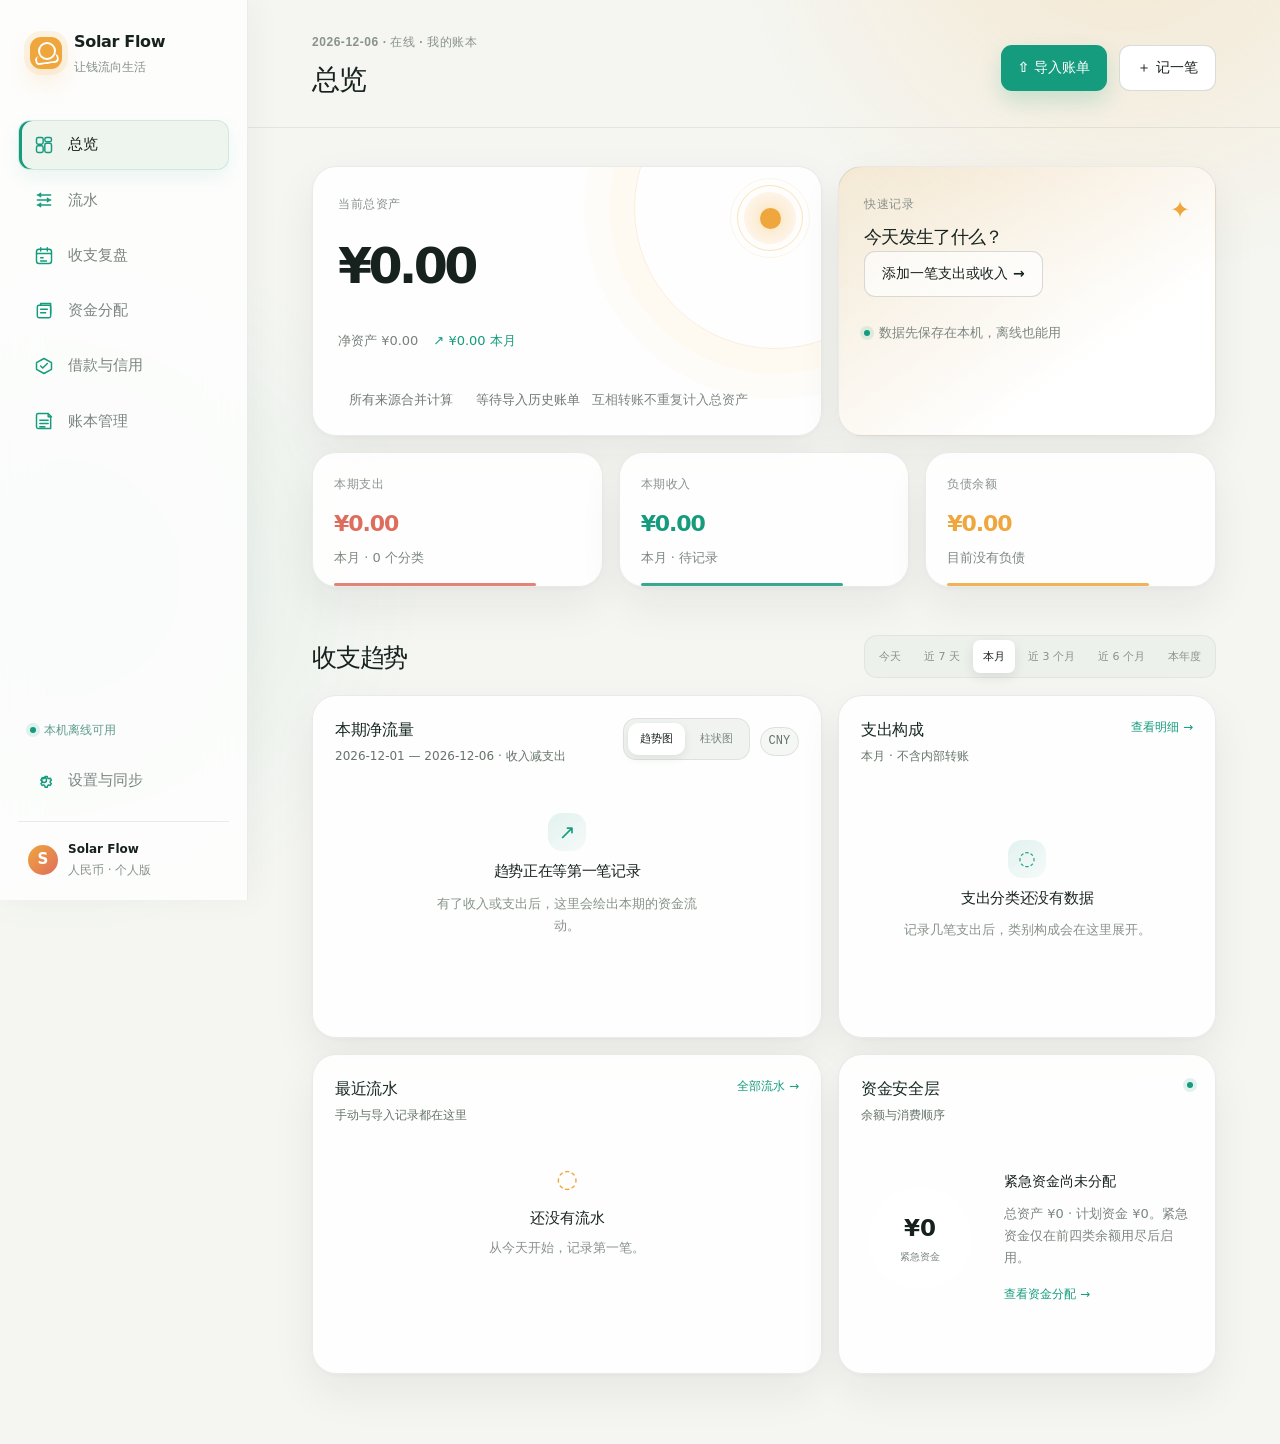
==== commit 6c83c8b3: "Update Solar Flow mobile entry assets" ====
--- a/solar-flow/index.html
+++ b/solar-flow/index.html
@@ -8,8 +8,8 @@
     <link rel="manifest" href="/solar-flow/manifest.webmanifest" />
     <link rel="icon" type="image/svg+xml" href="/solar-flow/favicon.svg" />
     <title>Solar Flow · 你的资金流动</title>
-    <script type="module" crossorigin src="/solar-flow/index-DEWaBC3j.js"></script>
-    <link rel="stylesheet" crossorigin href="/solar-flow/index-1dpV2z-R.css">
+    <script type="module" crossorigin src="/solar-flow/index-xldBAdw2.js"></script>
+    <link rel="stylesheet" crossorigin href="/solar-flow/index-yCu872b8.css">
   </head>
   <body>
     <div id="app"></div>
--- a/solar-flow/index-yCu872b8.css
+++ b/solar-flow/index-yCu872b8.css
@@ -0,0 +1 @@
+:root{font-family:Inter,ui-sans-serif,-apple-system,BlinkMacSystemFont,SF Pro Display,PingFang SC,Microsoft YaHei,sans-serif;color:#17221f;background:#f5f6f2;font-synthesis:none;--bg: #f5f6f2;--panel: #ffffff;--panel-2: #eef2ed;--ink: #17221f;--muted: #7c8680;--line: rgba(23,34,31,.1);--gold: #efa63d;--mint: #159b7e;--blue: #6678d9;--coral: #df6d5e;--radius: 24px}*{box-sizing:border-box}body{margin:0;min-width:320px;min-height:100vh;background:radial-gradient(circle at 80% -10%,rgba(246,182,91,.12),transparent 32rem),var(--bg)}button,input,select{font:inherit}button{border:0;cursor:pointer}.app-shell{display:flex;min-height:100vh}.sidebar{width:248px;padding:30px 18px 20px;border-right:1px solid var(--line);display:flex;flex-direction:column;position:sticky;top:0;height:100vh;background:#0d1b1edb;-webkit-backdrop-filter:blur(18px);backdrop-filter:blur(18px);z-index:4}.brand{display:flex;gap:12px;align-items:center;padding:0 12px 38px}.brand-mark{width:32px;height:32px;border-radius:11px;background:var(--gold);position:relative;box-shadow:0 0 0 5px #f6b65b17,0 0 24px #f6b65b40}.brand-mark:before,.brand-mark:after{content:"";position:absolute;border-radius:999px;border:2px solid #0d1b1e}.brand-mark:before{width:14px;height:14px;top:5px;left:8px}.brand-mark:after{width:20px;height:7px;left:5px;bottom:5px;border-top:0;transform:rotate(-8deg)}.brand strong{display:block;font-size:15px;letter-spacing:-.02em}.brand small{display:block;margin-top:3px;color:var(--muted);font-size:11px}.nav-list{display:grid;gap:6px}.nav-item{width:100%;color:#9aabad;background:transparent;display:flex;align-items:center;gap:12px;padding:12px 13px;border-radius:12px;text-align:left;font-size:14px;transition:.2s ease}.nav-item:hover{color:var(--ink);background:#ffffff0d}.nav-item.active{color:var(--ink);background:#1a3336;box-shadow:inset 3px 0 var(--gold)}.nav-icon{width:21px;display:grid;place-items:center;color:var(--gold);font-size:17px}.sidebar-bottom{margin-top:auto;display:grid;gap:16px}.offline-pill{display:flex;align-items:center;gap:8px;padding:0 12px;color:#8ea8a0;font-size:11px}.offline-pill i,.health-dot,.quick-note i{width:6px;height:6px;background:var(--mint);border-radius:50%;display:inline-block;box-shadow:0 0 0 4px #7ad9c61f}.profile-chip{border-top:1px solid var(--line);padding:18px 10px 0;display:flex;align-items:center;gap:10px}.avatar{width:30px;height:30px;border-radius:50%;display:grid;place-items:center;color:#0d1b1e;font-weight:800;background:linear-gradient(135deg,var(--gold),var(--coral))}.profile-chip strong,.profile-chip small{display:block}.profile-chip strong{font-size:12px}.profile-chip small{color:var(--muted);font-size:10px;margin-top:3px}.main-content{flex:1;min-width:0}.topbar{min-height:112px;padding:34px clamp(24px,5vw,72px) 26px;display:flex;align-items:center;justify-content:space-between;border-bottom:1px solid var(--line)}.eyebrow{color:var(--muted);font:500 10px DM Mono,monospace;text-transform:uppercase;letter-spacing:.12em}h1,h2,h3,p{margin:0}h1{margin-top:7px;font-size:27px;letter-spacing:-.06em}h2{margin-top:8px;font-size:24px;letter-spacing:-.05em}h3{margin-top:8px;font-size:18px;letter-spacing:-.04em}.top-actions{display:flex;align-items:center;gap:10px}.icon-button,.primary-button,.outline-button{border-radius:11px;min-height:42px;padding:0 15px;font-size:12px;font-weight:700;transition:.2s ease}.icon-button{background:transparent;color:#bdc8c7;border:1px solid var(--line);display:flex;gap:8px;align-items:center}.icon-button:hover,.outline-button:hover{border-color:#f6b65ba6;color:var(--gold)}.primary-button{background:var(--gold);color:#132124;box-shadow:0 8px 22px #f6b65b2e}.primary-button:hover{transform:translateY(-1px);box-shadow:0 12px 28px #f6b65b47}.outline-button{color:var(--ink);border:1px solid rgba(246,240,231,.23);background:transparent}.page-body{max-width:1440px;margin:0 auto;padding:38px clamp(24px,5vw,72px) 70px}.hero-grid,.stats-grid,.charts-grid,.bottom-grid,.settings-grid{display:grid;gap:16px}.hero-grid{grid-template-columns:1.35fr 1fr}.panel-card{border:1px solid var(--line);border-radius:var(--radius);background:linear-gradient(135deg,#183034f5,#142528f5);box-shadow:0 16px 40px #00000014}.net-worth-card,.quick-card{min-height:252px;padding:25px;position:relative;overflow:hidden}.net-worth-card:after{content:"";width:280px;height:280px;border-radius:50%;border:1px solid rgba(246,182,91,.12);position:absolute;right:-95px;top:-100px;box-shadow:0 0 0 25px #f6b65b06,0 0 0 50px #f6b65b05;pointer-events:none}.card-heading,.chart-title,.section-head,.bucket-top{display:flex;align-items:flex-start;justify-content:space-between;gap:15px}.net-worth-card h2{font-size:clamp(33px,4vw,49px);color:var(--ink);letter-spacing:-.075em;margin-top:14px}.sun-orb{position:relative;width:52px;height:52px;border-radius:50%;background:#f6b65b21;display:grid;place-items:center}.sun-orb:before,.sun-orb:after{content:"";position:absolute;border:1px solid rgba(246,182,91,.4);border-radius:50%;inset:-7px}.sun-orb:after{inset:-14px;opacity:.35}.sun-orb span{width:21px;height:21px;border-radius:50%;background:var(--gold);box-shadow:0 0 20px #f6b65bb3}.net-worth-meta{display:flex;gap:15px;flex-wrap:wrap;color:var(--muted);font-size:12px;margin:26px 0 18px}.asset-stack{height:8px;width:100%;display:flex;gap:2px;overflow:hidden;border-radius:99px}.asset-stack span{min-width:4px}.asset-legend{display:flex;gap:12px;margin-top:12px;flex-wrap:wrap;color:#b2c0c0;font-size:10px}.asset-legend i{display:inline-block;width:6px;height:6px;margin-right:5px;border-radius:50%}.muted{color:var(--muted);font-size:11px}.quick-card{background:linear-gradient(140deg,#f6b65b21,#142528fa 65%)}.quick-card p{max-width:280px;margin:17px 0 22px;color:#b2c0c0;line-height:1.75;font-size:13px}.spark{color:var(--gold);font-size:24px}.quick-note{display:flex;align-items:center;gap:9px;color:var(--muted);font-size:10px;margin-top:26px}.stats-grid{grid-template-columns:repeat(3,1fr);margin-top:16px}.stat-card{padding:19px 21px 17px;min-height:126px;overflow:hidden;position:relative}.stat-value{display:block;font-size:22px;margin:12px 0 5px;letter-spacing:-.05em}.stat-sub{color:var(--muted);font-size:11px}.mini-line{width:70%;height:3px;border-radius:99px;position:absolute;bottom:0;left:21px;opacity:.85}.mini-line.expense{background:var(--coral)}.mini-line.income{background:var(--mint)}.mini-line.debt{background:var(--gold)}.section-head{margin:44px 0 17px;align-items:end}.section-head h2{font-size:22px}.period-switcher{display:flex;gap:3px;padding:3px;border:1px solid var(--line);border-radius:10px;background:#ffffff06}.period-switcher button{color:var(--muted);background:transparent;border-radius:7px;padding:8px 10px;font-size:11px}.period-switcher button.active{color:#142528;background:var(--gold);font-weight:700}.charts-grid{grid-template-columns:1.35fr 1fr}.trend-card,.category-card,.recent-card,.health-card{padding:22px;min-height:320px}.chart-title strong,.chart-title span{display:block}.chart-title strong{font-size:14px}.chart-title span{color:var(--muted);font-size:10px;margin-top:5px}.chart-badge,.safe-badge,.sync-state{color:var(--gold);border:1px solid rgba(246,182,91,.28);border-radius:99px;padding:5px 8px;font:10px DM Mono,monospace}.text-button{color:var(--gold);background:transparent;font-size:11px;padding:0}.trend-wrap{margin-top:27px}.trend-wrap svg{width:100%;height:205px;display:block}.axis-labels{display:flex;justify-content:space-between;color:var(--muted);font:10px DM Mono,monospace}.donut-layout{display:grid;grid-template-columns:1fr 1fr;align-items:center;gap:5px;margin-top:33px}.donut svg{width:190px;max-width:100%;display:block;margin:auto}.legend-list{display:grid;gap:12px}.legend-list div{display:flex;justify-content:space-between;gap:8px;font-size:11px;color:#c0cbca}.legend-list i{display:inline-block;width:7px;height:7px;border-radius:50%;margin-right:7px}.legend-list strong{color:var(--muted);font:10px DM Mono,monospace}.bottom-grid{grid-template-columns:1.35fr 1fr;margin-top:16px}.transaction-list{margin-top:20px}.transaction-row,.obligation-row{display:flex;align-items:center;gap:12px;padding:12px 0;border-bottom:1px solid var(--line)}.transaction-row:last-child,.obligation-row:last-child{border-bottom:0}.category-icon{width:33px;height:33px;flex:0 0 auto;border-radius:11px;display:grid;place-items:center;color:var(--icon-color, var(--gold));background:#ffffff0d;font-size:16px}.transaction-main{flex:1;min-width:0}.transaction-main strong,.transaction-main span{display:block;overflow:hidden;text-overflow:ellipsis;white-space:nowrap}.transaction-main strong{font-size:12px}.transaction-main span{font-size:10px;color:var(--muted);margin-top:5px}.transaction-amount{font:500 12px DM Mono,monospace;white-space:nowrap}.transaction-amount.expense{color:#ffac9e}.health-score{display:flex;align-items:center;gap:25px;margin-top:46px}.health-ring{width:118px;height:118px;flex:0 0 auto;display:grid;place-items:center;align-content:center;border-radius:50%;background:conic-gradient(var(--mint) var(--score),rgba(255,255,255,.08) 0);position:relative}.health-ring:before{content:"";position:absolute;inset:8px;border-radius:50%;background:var(--panel)}.health-ring strong,.health-ring span{z-index:1}.health-ring strong{font-size:23px}.health-ring span{font-size:10px;color:var(--muted);margin-top:3px}.health-copy strong{font-size:14px}.health-copy p{color:var(--muted);font-size:11px;line-height:1.7;margin:9px 0 13px}.empty-state{min-height:170px;display:grid;place-items:center;align-content:center;gap:8px;color:var(--muted);text-align:center}.empty-state span{color:var(--gold);font-size:25px}.empty-state strong{color:var(--ink);font-size:13px}.empty-state p,.empty-copy{font-size:11px;margin:0}.page-title{margin-top:0}.filter-bar{display:flex;align-items:center;gap:8px;margin:25px 0 12px}.filter-chip{color:var(--muted);background:transparent;border:1px solid var(--line);border-radius:99px;padding:8px 12px;font-size:11px}.filter-chip.active{color:#132124;background:var(--gold);border-color:var(--gold)}.filter-spacer{flex:1}.full-list{padding:20px 24px}.full-list .transaction-list{margin-top:0}.full-list .transaction-row{padding:16px 4px}.callout{display:flex;gap:14px;align-items:flex-start;padding:17px 19px;margin:20px 0 16px;border:1px solid rgba(122,217,198,.2);border-radius:16px;background:#7ad9c60f}.callout>span{color:var(--mint);font-size:18px}.callout strong{font-size:12px}.callout p{color:var(--muted);font-size:11px;line-height:1.7;margin-top:5px}.allocation-total{text-align:right}.allocation-total span,.allocation-total strong{display:block}.allocation-total span{color:var(--muted);font-size:10px}.allocation-total strong{font:18px DM Mono,monospace;color:var(--gold);margin-top:5px}.bucket-grid{display:grid;grid-template-columns:repeat(5,1fr);gap:12px}.bucket-card{min-height:222px;padding:17px;border-radius:18px;border:1px solid var(--line);background:#142528;position:relative;overflow:hidden}.bucket-card:after{content:"";position:absolute;width:90px;height:90px;border-radius:50%;right:-35px;top:-35px;opacity:.12;background:currentColor}.bucket-card.gold{color:var(--gold)}.bucket-card.coral{color:var(--coral)}.bucket-card.mint{color:var(--mint)}.bucket-card.blue{color:var(--blue)}.bucket-card.slate{color:#adbabe}.bucket-symbol{font-size:22px}.more-button{background:transparent;color:var(--muted);font-size:10px}.bucket-card .eyebrow{display:block;margin-top:28px;color:#b7c1c0}.bucket-card>strong{display:block;color:var(--ink);font:18px DM Mono,monospace;margin:10px 0 7px}.bucket-card p{min-height:35px;color:var(--muted);font-size:10px;line-height:1.55}.progress{height:5px;background:#ffffff14;border-radius:99px;overflow:hidden;margin:18px 0 8px}.progress span{height:100%;display:block;background:currentColor;border-radius:99px}.bucket-card small{color:var(--muted);font-size:9px}.recommendation{display:flex;gap:16px;align-items:center;margin-top:16px;padding:20px}.recommendation-mark{color:var(--gold);font-size:24px}.recommendation>div:nth-child(2){flex:1}.recommendation h3{font-size:14px}.recommendation p{color:var(--muted);line-height:1.7;font-size:11px;margin-top:7px}.obligation-hero{display:flex;justify-content:space-between;align-items:center;padding:24px;background:linear-gradient(135deg,#ff8d7a21,#142528f5)}.obligation-hero strong{display:block;color:var(--coral);font:32px DM Mono,monospace;margin:12px 0 8px}.obligation-hero p{color:var(--muted);font-size:11px}.obligation-graphic{width:72px;height:72px;display:grid;place-items:center;border-radius:50%;color:var(--coral);font-size:28px;border:1px solid rgba(255,141,122,.35)}.settings-grid{grid-template-columns:1.2fr 1fr}.settings-card{padding:22px;min-height:290px}.sync-state{color:var(--muted);border-color:var(--line)}.sync-visual{display:flex;align-items:center;justify-content:center;gap:16px;margin:35px 0 25px}.device{border:1px solid rgba(122,217,198,.25);border-radius:13px;padding:17px 20px;color:var(--mint);font-size:11px;background:#7ad9c60f}.sync-line{display:flex;align-items:center;gap:4px;color:var(--gold)}.sync-line i{display:block;width:14px;height:1px;background:var(--gold)}.sync-line span{font-size:17px}.settings-copy{color:var(--muted);font-size:11px;line-height:1.8;margin-bottom:20px;max-width:500px}.settings-actions{display:grid;gap:8px;margin-top:34px}.setting-action{display:flex;justify-content:space-between;padding:13px 0;color:#c1cccb;background:transparent;border-bottom:1px solid var(--line);text-align:left;font-size:12px}.setting-action span{color:var(--gold)}.data-contract{padding:21px;margin-top:16px}.contract-grid{display:grid;grid-template-columns:repeat(4,1fr);gap:12px;margin-top:20px}.contract-grid p{color:var(--muted);font-size:10px;line-height:1.6}.contract-grid strong{display:block;color:var(--ink);font-size:11px;margin-bottom:5px}.modal-backdrop{position:fixed;inset:0;z-index:20;padding:20px;display:grid;place-items:center;background:#050d0fb8;-webkit-backdrop-filter:blur(10px);backdrop-filter:blur(10px)}.modal{width:min(560px,100%);max-height:min(820px,95vh);overflow:auto;border:1px solid rgba(246,240,231,.18);border-radius:24px;background:#142528;box-shadow:0 30px 100px #00000059;padding:24px}.import-modal{width:min(760px,100%)}.modal-head{display:flex;justify-content:space-between;gap:20px;align-items:flex-start;margin-bottom:23px}.modal h2{font-size:23px}.close-button{color:var(--muted);background:transparent;font-size:26px;line-height:1}.amount-field{display:flex;align-items:center;gap:8px;border-bottom:1px solid rgba(246,182,91,.5);padding:10px 3px}.amount-field span{color:var(--gold);font:20px DM Mono,monospace}.amount-field input{flex:1;color:var(--ink);border:0;outline:0;background:transparent;font:34px DM Mono,monospace;letter-spacing:-.06em}.segmented{display:flex;gap:4px;padding:4px;border-radius:12px;background:#ffffff0d;margin:19px 0}.segmented label{flex:1}.segmented input{position:absolute;opacity:0}.segmented span{display:block;text-align:center;border-radius:9px;padding:10px;color:var(--muted);font-size:12px;cursor:pointer}.segmented input:checked+span{color:#142528;background:var(--gold);font-weight:700}.form-grid{display:grid;grid-template-columns:1fr 1fr;gap:14px}.form-grid label,.import-controls label{color:var(--muted);font-size:10px}.form-grid input,.form-grid select,.import-controls select{display:block;width:100%;margin-top:7px;padding:11px 12px;color:var(--ink);background:#0e1e20;border:1px solid var(--line);border-radius:10px;outline:none;font-size:12px}.form-grid input:focus,.form-grid select:focus,.import-controls select:focus{border-color:var(--gold)}.modal-actions{display:flex;justify-content:flex-end;gap:9px;margin-top:25px}.dropzone{display:grid;place-items:center;text-align:center;padding:42px 20px;border:1px dashed rgba(246,182,91,.4);border-radius:17px;background:#f6b65b0b}.upload-symbol{color:var(--gold);font-size:30px;margin-bottom:10px}.dropzone strong{font-size:14px}.dropzone p{color:var(--muted);font-size:11px;margin:7px 0 20px}.file-button{display:inline-grid;place-items:center}.import-note{display:flex;gap:10px;color:var(--muted);margin-top:18px;font-size:11px;line-height:1.7}.import-note span{color:var(--mint)}.import-controls{display:flex;align-items:end;justify-content:space-between;gap:12px}.import-controls label{width:min(280px,100%)}.import-summary{display:flex;flex-wrap:wrap;gap:11px;padding:16px 0;color:var(--muted);font-size:10px}.import-summary i{width:6px;height:6px;border-radius:50%;display:inline-block;margin-right:5px}.new-dot{background:var(--mint)}.merge-dot{background:var(--gold)}.duplicate-dot{background:var(--muted)}.review-dot{background:var(--coral)}.import-preview{max-height:390px;overflow:auto;border-top:1px solid var(--line);border-bottom:1px solid var(--line)}.import-row{display:grid;grid-template-columns:42px 92px 1fr 94px;gap:9px;align-items:center;padding:11px 2px;border-bottom:1px solid rgba(246,240,231,.06)}.import-row:last-child{border-bottom:0}.import-row strong,.import-row span{font-size:11px}.import-row small{grid-column:2 / -1;color:var(--muted);font-size:10px;overflow:hidden;text-overflow:ellipsis;white-space:nowrap}.import-merchant{overflow:hidden;text-overflow:ellipsis;white-space:nowrap}.import-status{border-radius:5px;padding:4px 3px;text-align:center;font-size:9px!important}.import-status.new{color:var(--mint);background:#7ad9c61a}.import-status.merge{color:var(--gold);background:#f6b65b1a}.import-status.duplicate{color:var(--muted);background:#ffffff0f}.import-status.review{color:var(--coral);background:#ff8d7a1a}.import-more{margin-top:12px}.toast{position:fixed;right:24px;bottom:24px;z-index:50;color:#142528;background:var(--mint);border-radius:11px;padding:12px 16px;box-shadow:0 15px 35px #00000040;font-size:12px;font-weight:700}.toast.error{background:var(--coral)}.toast.info{background:var(--gold)}@media(max-width:1100px){.bucket-grid{grid-template-columns:repeat(3,1fr)}.charts-grid,.bottom-grid,.settings-grid{grid-template-columns:1fr}.donut-layout{grid-template-columns:180px 1fr}}@media(max-width:760px){.app-shell{display:block}.sidebar{width:100%;height:auto;position:sticky;top:0;padding:13px 14px 10px;border-right:0;border-bottom:1px solid var(--line)}.brand{padding:0 4px 11px}.nav-list{display:flex;overflow-x:auto;gap:4px}.nav-item{flex:0 0 auto;width:auto;padding:8px 10px;font-size:11px}.nav-item.active{box-shadow:inset 0 -2px var(--gold)}.nav-icon{width:auto;font-size:14px}.sidebar-bottom{display:none}.topbar{padding:24px 18px 20px;min-height:89px}.topbar h1{font-size:22px}.icon-button span{display:none}.icon-button{min-height:38px;padding:0 10px}.primary-button,.outline-button{min-height:38px;padding:0 11px;font-size:11px}.page-body{padding:24px 18px 50px}.hero-grid,.stats-grid{grid-template-columns:1fr}.net-worth-card,.quick-card{min-height:222px}.net-worth-card h2{font-size:38px}.section-head{display:block;margin-top:32px}.section-head .period-switcher{margin-top:15px;overflow-x:auto}.period-switcher button{flex:0 0 auto}.charts-grid,.bottom-grid{gap:12px}.trend-card,.category-card,.recent-card,.health-card{padding:18px}.donut-layout{grid-template-columns:150px 1fr}.bucket-grid{grid-template-columns:1fr 1fr}.bucket-card{min-height:205px}.recommendation{align-items:flex-start;flex-wrap:wrap}.recommendation .outline-button{margin-left:40px}.contract-grid{grid-template-columns:1fr 1fr}.filter-bar{flex-wrap:wrap}.filter-spacer{display:none}.form-grid{grid-template-columns:1fr}.modal{padding:19px}.import-row{grid-template-columns:40px 76px 1fr 80px;gap:6px}.import-controls{display:block}.import-controls .muted{display:block;margin-top:10px}.toast{left:18px;right:18px;bottom:18px;text-align:center}}body{color:var(--ink);background:radial-gradient(circle at 88% -8%,rgba(239,166,61,.2),transparent 27rem),radial-gradient(circle at 5% 40%,rgba(21,155,126,.08),transparent 24rem),var(--bg)}.sidebar{background:#ffffffc7;border-right-color:#17221f14;box-shadow:8px 0 30px #17221f09}.brand{padding-bottom:44px}.brand strong,h1,h2,h3{color:var(--ink)}.brand small,.profile-chip small{color:#87918b}.brand-mark{background:var(--gold);box-shadow:0 0 0 6px #efa63d1f,0 12px 24px #efa63d33}.brand-mark:before,.brand-mark:after{border-color:#fff}.nav-item{color:#7b8580;border:1px solid transparent;transition:color .28s cubic-bezier(.22,1,.36,1),background .28s cubic-bezier(.22,1,.36,1),transform .28s cubic-bezier(.22,1,.36,1),box-shadow .28s cubic-bezier(.22,1,.36,1)}.nav-item:hover{color:var(--ink);background:#f0f4ef;transform:translate(3px)}.nav-item.active{color:var(--ink);background:#eef4ee;border-color:#159b7e24;box-shadow:0 8px 18px #159b7e14,inset 3px 0 var(--mint)}.nav-icon{color:var(--mint)}.offline-pill{color:#5e9b8c}.offline-pill i,.health-dot,.quick-note i{background:var(--mint);box-shadow:0 0 0 4px #159b7e1f}.profile-chip{border-top-color:#17221f14}.avatar{color:#fff;background:linear-gradient(135deg,var(--gold),var(--coral))}.topbar{border-bottom-color:#17221f14}.eyebrow{color:#89928d}.top-actions{gap:12px}.icon-button,.outline-button{color:var(--ink);border-color:#17221f29;background:#ffffffa3}.icon-button:hover,.outline-button:hover{color:var(--mint);border-color:#159b7e73;background:#fff}.primary-button{color:#fff;background:var(--gold);box-shadow:0 10px 22px #efa63d3d}.primary-button:hover{box-shadow:0 14px 28px #efa63d52}.import-button{background:var(--mint);box-shadow:0 10px 22px #159b7e33}.import-button:hover{box-shadow:0 14px 28px #159b7e47}.quick-action{background:#fff}.panel-card{border-color:#17221f17;background:#ffffffe0;box-shadow:0 18px 45px #17221f11,0 2px 5px #17221f08;transition:transform .35s cubic-bezier(.22,1,.36,1),box-shadow .35s cubic-bezier(.22,1,.36,1)}.panel-card:hover{transform:translateY(-2px);box-shadow:0 22px 55px #17221f1a,0 3px 8px #17221f09}.net-worth-card,.quick-card{min-height:260px}.net-worth-card:after{border-color:#efa63d2e;box-shadow:0 0 0 25px #efa63d0a,0 0 0 50px #efa63d06}.net-worth-card h2{color:var(--ink)}.net-worth-meta{color:#77827b}.trend-up{color:var(--mint)}.asset-legend{color:#6e7972}.quick-card{background:linear-gradient(145deg,#efa63d29,#fffffff5 70%)}.quick-card p{color:#69756e}.spark{color:var(--gold)}.stat-value.expense{color:var(--coral)}.stat-value.income{color:var(--mint)}.stat-value.debt{color:var(--gold)}.period-switcher{background:#edf1ec;border:1px solid rgba(23,34,31,.06);padding:4px;border-radius:13px}.period-switcher button{color:#89928d;transition:all .25s cubic-bezier(.22,1,.36,1)}.period-switcher button:hover{color:var(--ink)}.period-switcher button.active{color:var(--ink);background:#fff;box-shadow:0 4px 12px #17221f1a}.chart-title strong{color:var(--ink)}.chart-title span,.chart-badge,.safe-badge,.sync-state{color:#89928d}.chart-badge,.safe-badge,.sync-state{border-color:#17221f1f;background:#f7f9f6}.text-button{color:var(--mint)}.trend-wrap{margin-top:22px}.trend-wrap svg{filter:drop-shadow(0 6px 10px rgba(239,166,61,.13))}.trend-wrap svg line{stroke:#17221f1f}.axis-labels{color:#9ba39d}.donut-layout{align-items:center}.donut{width:166px;height:166px;border-radius:50%;background:var(--donut);box-shadow:inset 0 0 0 1px #17221f0d,0 14px 26px #17221f14;display:grid;place-items:center;position:relative}.donut-hole{width:104px;height:104px;border-radius:50%;background:#fff;display:grid;place-content:center;text-align:center;box-shadow:0 3px 12px #17221f14}.donut-hole strong{color:var(--ink);font:700 18px ui-monospace,SFMono-Regular,Menlo,monospace;letter-spacing:-.07em}.donut-hole span{color:#9aa39e;font-size:10px;margin-top:5px}.legend-list{gap:13px}.legend-item{align-items:center}.legend-item>span{color:#68746c}.legend-item i{box-shadow:0 0 0 3px #17221f0a}.legend-value strong{color:var(--ink)}.legend-value small{color:#98a19b}.transaction-row{border-bottom-color:#17221f12;transition:background .25s ease,transform .25s cubic-bezier(.22,1,.36,1)}.transaction-row:hover{background:#f7faf6;transform:translate(3px)}.transaction-main span{color:#8a948e}.transaction-amount.expense{color:var(--coral)}.transaction-amount.income{color:var(--mint)}.transaction-amount.transfer{color:var(--blue)}.empty-state{color:#87918a}.bucket-card{background:#fff;border-color:#17221f17;box-shadow:0 14px 35px #17221f0e;transition:transform .3s cubic-bezier(.22,1,.36,1),box-shadow .3s ease}.bucket-card:hover{transform:translateY(-4px) rotate(.2deg);box-shadow:0 22px 45px #17221f1a}.bucket-card strong{color:var(--ink)}.bucket-card p,.bucket-card small{color:#7f8982}.bucket-card.gold{border-top-color:var(--gold)}.bucket-card.coral{border-top-color:var(--coral)}.bucket-card.mint{border-top-color:var(--mint)}.bucket-card.blue{border-top-color:var(--blue)}.progress{background:#edf1ec}.progress span{background:var(--mint)}.callout{color:#5d6c63;background:#eef6f1;border-color:#159b7e29}.callout strong,.recommendation h3{color:var(--ink)}.recommendation p,.settings-copy,.form-help{color:#7b867e}.recommendation-mark{color:var(--gold)}.obligation-hero{background:linear-gradient(135deg,#eef7f2,#fff)}.obligation-hero p{color:#7d8981}.obligation-graphic{color:var(--mint)}.debt-icon{color:var(--coral);background:#df6d5e1a}.more-button{color:#7d8981;background:#f1f4f0;border:1px solid rgba(23,34,31,.07);transition:all .25s ease}.more-button:hover{color:var(--coral);background:#fff1ee;border-color:#df6d5e38}.filter-bar{background:#ffffffb8;border-color:#17221f14}.filter-chip{color:#7d8981;background:transparent}.filter-chip:hover,.filter-chip.active{color:var(--ink);background:#fff;box-shadow:0 3px 10px #17221f14}.full-list{overflow:hidden}.settings-card{background:#ffffffeb}.device{color:var(--ink);background:#eef4ef;border-color:#159b7e26}.sync-line span{color:var(--mint)}.setting-action{color:var(--ink);background:#f7f9f6;border-color:#17221f14}.setting-action:hover{color:var(--mint);background:#eef7f2}.contract-grid p{color:#7f8982}.contract-grid strong{color:var(--ink)}.modal-backdrop{background:#17221f61;-webkit-backdrop-filter:blur(14px);backdrop-filter:blur(14px);animation:fade-in .22s ease both}.modal{color:var(--ink);background:#fffffff5;border-color:#fff9;box-shadow:0 28px 90px #17221f3d;animation:modal-spring .44s cubic-bezier(.22,1,.36,1) both}.modal h2{color:var(--ink)}.close-button{color:#89938c}.amount-field{border-bottom-color:#efa63d8c}.amount-field span{color:var(--gold)}.amount-field input{color:var(--ink)}.segmented{background:#edf1ec}.segmented span{color:#87918b}.segmented input:checked+span{color:#fff;background:var(--mint);box-shadow:0 5px 12px #159b7e33}.form-grid label,.import-controls label{color:#78847c}.form-grid input,.form-grid select,.import-controls select,.single-field input{color:var(--ink);background:#f6f8f5;border-color:#17221f1f}.form-grid input:focus,.form-grid select:focus,.import-controls select:focus,.single-field input:focus{border-color:var(--mint);box-shadow:0 0 0 4px #159b7e1a}.dropzone{border-color:#159b7e59;background:linear-gradient(145deg,#159b7e0f,#efa63d14)}.upload-symbol{color:var(--mint)}.dropzone p,.import-note{color:#78847c}.import-controls select{background:#f6f8f5}.import-summary{color:#7c8780}.import-row{border-bottom-color:#17221f12}.import-status.excluded{color:#89938c;background:#f0f2ef}.excluded-dot{background:#a3ada6}.toast{border:1px solid rgba(255,255,255,.55);box-shadow:0 14px 30px #17221f2e}button,.panel-card,.bucket-card{-webkit-tap-highlight-color:transparent}.primary-button:active,.outline-button:active,.icon-button:active,.nav-item:active,.filter-chip:active,.more-button:active{transform:scale(.97)}@keyframes fade-in{0%{opacity:0}to{opacity:1}}@keyframes modal-spring{0%{opacity:0;transform:translateY(18px) scale(.94)}65%{opacity:1;transform:translateY(-3px) scale(1.012)}to{opacity:1;transform:translateY(0) scale(1)}}.page-body>*{animation:rise-in .55s cubic-bezier(.22,1,.36,1) both}.page-body>*:nth-child(2){animation-delay:.04s}.page-body>*:nth-child(3){animation-delay:.08s}@keyframes rise-in{0%{opacity:0;transform:translateY(12px)}to{opacity:1;transform:translateY(0)}}@media(prefers-reduced-motion:reduce){*,*:before,*:after{animation-duration:.01ms!important;transition-duration:.01ms!important}}@media(max-width:760px){.top-actions{gap:7px}.import-button span{display:inline}.topbar{background:#ffffffb8;-webkit-backdrop-filter:blur(18px);backdrop-filter:blur(18px)}.page-title .top-actions{margin-top:16px}.page-title .top-actions button{flex:1}.donut{width:144px;height:144px}.donut-hole{width:91px;height:91px}.donut-hole strong{font-size:15px}.obligation-row{grid-template-columns:34px 1fr auto auto}.more-button{padding:6px 8px;font-size:10px}.modal-backdrop{padding:12px}.modal{border-radius:22px}}@media(max-width:430px){.bucket-grid,.donut-layout{grid-template-columns:1fr}.donut svg{width:160px}.category-card{min-height:400px}.top-actions{gap:6px}.top-actions .outline-button{display:none}}.ledger-hero{display:flex;align-items:center;justify-content:space-between;gap:24px;padding:28px}.ledger-hero strong{display:block;margin-top:8px;font-size:clamp(26px,4vw,42px);letter-spacing:-.04em}.ledger-hero p{max-width:620px;margin:10px 0 0;color:var(--muted);line-height:1.7}.ledger-actions{display:flex;gap:10px;flex-wrap:wrap;justify-content:flex-end}.ledger-row{display:flex;align-items:center;gap:14px;padding:18px 4px;border-bottom:1px solid var(--line)}.ledger-row:last-child{border-bottom:0}.ledger-row.active{margin:0 -10px;padding-left:14px;padding-right:14px;border-radius:18px;background:linear-gradient(90deg,rgba(21,155,126,.1),transparent)}.ledger-mark{width:38px;height:38px;display:grid;place-items:center;border-radius:13px;background:var(--panel-2);color:var(--mint);font-size:20px}.active-badge{margin-left:auto;padding:7px 10px;border-radius:999px;color:var(--mint);background:#159b7e1f;font-size:12px;font-weight:800}.danger-button{border:1px solid rgba(223,109,94,.3);background:#df6d5e14;color:#b84d42;border-radius:14px;padding:11px 15px;font:inherit;font-weight:800;cursor:pointer;transition:transform .18s ease,background .18s ease}.danger-button:hover{transform:translateY(-2px);background:#df6d5e26}button:disabled{opacity:.42;cursor:not-allowed;transform:none!important}@media(max-width:760px){.ledger-hero{align-items:flex-start;flex-direction:column}.ledger-actions{width:100%;justify-content:flex-start}}.trend-line-draw{stroke-dasharray:1000;stroke-dashoffset:1000;animation:trend-draw .9s cubic-bezier(.22,1,.36,1) forwards}.trend-area-reveal{opacity:0;animation:area-arrive .42s ease-out .32s forwards}.trend-endpoint{opacity:0;transform-box:fill-box;transform-origin:center;animation:point-arrive .28s cubic-bezier(.2,1.5,.5,1) .7s forwards}.donut{background:none!important;box-shadow:none!important;isolation:isolate}.donut svg{position:absolute;inset:0;width:100%;height:100%;overflow:visible;transform:rotate(-90deg)}.donut-track{fill:none;stroke:#eef1ed;stroke-width:22}.donut-segment{fill:none;stroke:var(--segment-color);stroke-width:22;stroke-linecap:butt;stroke-dasharray:100;stroke-dashoffset:100;animation:donut-draw .76s cubic-bezier(.22,1,.36,1) var(--segment-delay) forwards;filter:drop-shadow(0 2px 2px rgba(20,35,29,.08))}.donut-hole{position:relative;z-index:1}.legend-item{opacity:0;clip-path:inset(0 100% 0 0);transform:translate(14px);animation:legend-reveal .6s cubic-bezier(.22,1,.36,1) var(--legend-delay) forwards}.day-heading{position:sticky;top:0;z-index:1;display:flex;align-items:center;justify-content:space-between;gap:12px;padding:17px 2px 10px;margin-top:4px;border-bottom:1px solid rgba(23,34,31,.08);background:#fffffff0;-webkit-backdrop-filter:blur(12px);backdrop-filter:blur(12px)}.day-heading>div{display:flex;align-items:baseline;gap:10px}.day-heading strong{color:var(--ink);font-size:15px;letter-spacing:-.02em}.day-heading span,.day-heading small{color:#849087;font-size:11px}.day-heading small{text-align:right}.transaction-day+.transaction-day{margin-top:11px}.target-line{height:5px;margin-top:20px;border-radius:99px;background:#edf1ec;overflow:hidden}.target-line span{display:block;height:100%;border-radius:inherit;background:linear-gradient(90deg,var(--mint),#81d8b6);transform:scaleX(0);transform-origin:left;animation:fill-line .88s cubic-bezier(.22,1,.36,1) .17s forwards}.bucket-card.coral .target-line span{background:linear-gradient(90deg,#f4a45a,#e27c6b)}.target-meta{display:flex;align-items:center;justify-content:space-between;gap:8px;margin-top:9px;color:#869188;font-size:10px}.suggest-button{padding:0;color:var(--mint);background:transparent;border:0;font:inherit;cursor:pointer;text-align:right}.suggest-button:hover{color:#087b64;text-decoration:underline}.bucket-card .bucket-top .more-button{padding:8px 12px;border-radius:11px;border:1px solid rgba(23,34,31,.09);color:#536158;background:#ffffffeb;font-size:11px;font-weight:750;box-shadow:0 3px 9px #17221f0d}.bucket-card .bucket-top .more-button:hover{color:var(--mint);background:#fff;border-color:#159b7e40;box-shadow:0 7px 16px #159b7e1a}.auto-tag{color:#98a29b;font-size:10px;padding:6px 9px;border-radius:99px;background:#f1f4f0}.bucket-card.no-target .bucket-footnote{margin-top:25px;color:#8a948d;font-size:10px}.priority-flow{display:flex;flex-wrap:wrap;align-items:center;gap:7px;margin:10px 0 0}.priority-flow span{color:#43534a;padding:7px 10px;border-radius:999px;background:#ffffffc7;border:1px solid rgba(23,34,31,.06);font-size:11px}.priority-flow b{color:#9ba59d;font-weight:500}.allocation-note{display:flex;align-items:center;gap:16px;margin-top:18px;padding:21px 24px}.allocation-note h3{margin:5px 0;font-size:16px}.allocation-note p{margin:5px 0 0;color:#78847c;font-size:11px;line-height:1.7}.quick-priority-note{margin:14px 0 0;padding:11px 13px;border-radius:12px;color:#6f7c73;background:#f0f6f1;font-size:11px;line-height:1.6}.single-field{display:block;margin:12px 0;color:#78847c;font-size:11px}.single-field input{display:block;width:100%;box-sizing:border-box;margin-top:7px;padding:12px 13px;border:1px solid rgba(23,34,31,.12);border-radius:12px;color:var(--ink);background:#f6f8f5;font:inherit}.form-grid label[hidden]{display:none!important}.chart-empty{min-height:220px;display:flex;flex-direction:column;align-items:center;justify-content:center;gap:9px;padding:24px;text-align:center;color:#7d8981}.chart-empty>span{width:38px;height:38px;display:grid;place-items:center;border-radius:14px;color:var(--mint);background:linear-gradient(145deg,#159b7e1f,#159b7e09);font-size:20px}.chart-empty strong{color:var(--ink);font-size:13px;letter-spacing:-.02em}.chart-empty p{max-width:280px;color:#87928a;font-size:11px;line-height:1.7}.chart-empty-donut{min-height:250px}@keyframes trend-draw{to{stroke-dashoffset:0}}@keyframes area-arrive{to{opacity:1}}@keyframes point-arrive{0%{opacity:0;transform:scale(.45)}to{opacity:1;transform:scale(1)}}@keyframes donut-draw{to{stroke-dashoffset:0}}@keyframes legend-reveal{to{opacity:1;clip-path:inset(0);transform:translate(0)}}@keyframes fill-line{to{transform:scaleX(1)}}@media(max-width:1100px){.bucket-grid{grid-template-columns:repeat(3,minmax(0,1fr))}}@media(max-width:760px){.bucket-grid{grid-template-columns:repeat(2,minmax(0,1fr))}.day-heading{top:112px}.day-heading small{font-size:9px}.allocation-note{align-items:flex-start}}@media(max-width:500px){.bucket-grid{grid-template-columns:1fr}.priority-flow{gap:5px}.priority-flow span{padding:6px 8px;font-size:10px}.priority-flow b{font-size:10px}.target-meta{font-size:9px}}.chart-tools{display:flex;align-items:center;gap:10px}.chart-mode-switch,.review-scope-switch,.review-metric-switch{display:flex;gap:3px;padding:4px;border:1px solid rgba(23,34,31,.08);border-radius:13px;background:#f0f3ef}.chart-mode-switch button,.review-scope-switch button,.review-metric-switch button{min-height:32px;padding:0 12px;border-radius:10px;color:#7b8780;background:transparent;font-size:11px;font-weight:650;transition:color .22s ease,background .22s ease,box-shadow .22s ease,transform .22s ease}.chart-mode-switch button.active,.review-scope-switch button.active{color:#17221f;background:#fff;box-shadow:0 3px 10px #17221f17}.chart-mode-switch button:hover,.review-scope-switch button:hover{color:#17221f}.bar-wrap svg{width:100%;height:220px;overflow:visible}.bar-zero{stroke:#17221f3d;stroke-width:1.2}.bar-guide{stroke:#17221f12;stroke-dasharray:3 7}.bar-column{opacity:.88;animation:bar-rise .72s cubic-bezier(.2,.85,.25,1.1) var(--bar-delay) both}.bar-column.positive{fill:#27a887}.bar-column.negative{fill:#e48a77}.bar-group text{fill:#9aa39d;font:10px Inter,sans-serif}.bar-legend{display:flex;justify-content:center;gap:20px;color:#849087;font-size:10px}.bar-legend i{display:inline-block;width:7px;height:7px;margin-right:6px;border-radius:50%}.positive-dot{background:#27a887}.negative-dot{background:#e48a77}@keyframes bar-rise{0%{opacity:.12;transform:scaleY(.12)}to{opacity:.88;transform:scaleY(1)}}.review-controls{display:grid;grid-template-columns:auto 1fr auto;align-items:center;gap:18px;margin:0 0 16px}.review-scope-switch{width:max-content}.review-scope-switch button{min-width:56px}.review-range{display:flex;align-items:center;justify-content:center;gap:18px}.review-range>div{min-width:180px;text-align:center}.review-range strong{display:block;margin-top:4px;color:var(--ink);font-size:17px;letter-spacing:-.03em}.range-arrow{width:36px;height:36px;border:1px solid rgba(23,34,31,.08);border-radius:12px;color:#526158;background:#ffffffd9;font-size:21px;transition:all .2s ease}.range-arrow:hover:not(:disabled){color:var(--mint);border-color:#159b7e47;transform:translateY(-1px)}.range-arrow:disabled{opacity:.35;cursor:default}.review-metric-switch{width:max-content}.review-metric-switch button{min-width:68px}.review-metric-switch button.active.expense{color:#fff;background:#d97866;box-shadow:0 4px 12px #d978662e}.review-metric-switch button.active.income{color:#fff;background:#159b7e;box-shadow:0 4px 12px #159b7e2e}.review-hero{position:relative;overflow:hidden;padding:clamp(22px,4vw,34px);background:radial-gradient(circle at 94% 9%,rgba(239,166,61,.12),transparent 20rem),#ffffffeb}.review-hero:after{position:absolute;top:-95px;right:-65px;width:240px;height:240px;border:1px solid rgba(239,166,61,.13);border-radius:50%;box-shadow:0 0 0 22px #efa63d09,0 0 0 45px #efa63d06;content:"";pointer-events:none}.review-hero-top{position:relative;z-index:1;display:flex;justify-content:space-between;align-items:flex-start}.review-subtitle{margin-top:6px;color:#87928b;font-size:11px}.review-sun{display:grid;place-items:center;width:42px;height:42px;border-radius:15px;color:var(--gold);background:#fff5e4;font-size:22px}.review-total{position:relative;z-index:1;display:block;margin:16px 0 8px;font:650 clamp(32px,5vw,48px) ui-monospace,SFMono-Regular,Menlo,monospace;letter-spacing:-.07em;font-variant-numeric:tabular-nums}.review-total.expense{color:#d97866}.review-total.income{color:#159b7e}.review-meta{display:flex;flex-wrap:wrap;gap:9px 20px;color:#79857d;font-size:11px}.review-meta span:first-child{color:#59675e}.review-metrics{display:grid;grid-template-columns:repeat(4,minmax(0,1fr));gap:10px;margin-top:28px;padding-top:19px;border-top:1px solid rgba(23,34,31,.08)}.review-metrics div{min-width:0}.review-metrics span,.summary-facts span{display:block;color:#89938c;font-size:10px}.review-metrics strong,.summary-facts strong{display:block;margin-top:7px;color:#26322c;font-size:14px;font-variant-numeric:tabular-nums}.review-metrics .positive,.summary-facts .positive{color:#159b7e}.review-metrics .negative,.summary-facts .negative{color:#d97866}.review-chart-card,.review-category-card{margin-top:15px;padding:22px 24px}.review-chart-card .chart-title{align-items:center}.review-bars{display:flex;align-items:stretch;gap:8px;min-height:185px;margin-top:18px;padding:8px 0 0;overflow-x:auto;scrollbar-width:thin}.review-bar-item{flex:1 0 42px;min-width:42px;display:grid;grid-template-rows:20px 1fr 22px;gap:7px;text-align:center}.bar-value,.bar-label{color:#87928a;font-size:9px;white-space:nowrap}.bar-label{align-self:end}.review-bar-track{height:124px;display:flex;align-items:flex-end;justify-content:center;border-bottom:1px solid rgba(23,34,31,.12);background:linear-gradient(180deg,rgba(21,155,126,.018),transparent)}.review-bar-track i{width:min(24px,58%);height:var(--bar-height);min-height:2px;display:block;border-radius:8px 8px 3px 3px;transform:scaleY(.04);transform-origin:bottom;animation:review-bar-fill .72s cubic-bezier(.22,1,.36,1) var(--bar-delay) forwards}.review-bar-track i.expense{background:linear-gradient(180deg,#efa891,#d97866);box-shadow:0 5px 14px #d9786626}.review-bar-track i.income{background:linear-gradient(180deg,#81d8bd,#159b7e);box-shadow:0 5px 14px #159b7e26}@keyframes review-bar-fill{to{transform:scaleY(1)}}.review-tabs{display:flex;gap:23px;margin:26px 2px 12px;border-bottom:1px solid rgba(23,34,31,.09)}.review-tabs button{position:relative;padding:0 3px 12px;color:#829087;background:transparent;font-size:12px;font-weight:650}.review-tabs button.active{color:#17221f}.review-tabs button.active:after{position:absolute;left:0;right:0;bottom:-1px;height:2px;border-radius:2px;background:var(--mint);content:""}.review-summary-grid{display:grid;grid-template-columns:minmax(0,1.18fr) minmax(280px,.82fr);gap:15px;align-items:stretch}.review-calendar,.insight-card{padding:22px}.calendar-grid{margin-top:17px}.weekday-row,.calendar-days{display:grid;grid-template-columns:repeat(7,minmax(0,1fr));gap:6px}.weekday-row{margin-bottom:7px}.weekday-row span{padding:7px 0;color:#9aa39c;text-align:center;font-size:10px}.calendar-days{grid-auto-rows:minmax(58px,1fr)}.calendar-spacer{min-height:1px}.calendar-day{position:relative;min-width:0;display:flex;flex-direction:column;align-items:flex-start;justify-content:space-between;padding:8px;overflow:hidden;border:1px solid rgba(23,34,31,.035);border-radius:13px;color:#526057;background:linear-gradient(145deg,rgba(21,155,126,var(--heat-opacity,0)),#f1f5f1);text-align:left;transition:transform .22s cubic-bezier(.22,1,.36,1),border-color .22s ease,box-shadow .22s ease}.calendar-day strong{position:relative;z-index:1;font-size:11px}.calendar-day span{position:relative;z-index:1;color:#7c8980;font:9px ui-monospace,SFMono-Regular,Menlo,monospace;white-space:nowrap}.calendar-day:hover:not(:disabled){z-index:1;transform:translateY(-2px);border-color:#159b7e40;box-shadow:0 7px 16px #17221f14}.calendar-day.selected{border-color:#159b7e80;box-shadow:inset 0 0 0 1px #159b7e47,0 4px 12px #159b7e14;background:#eaf5ef}.calendar-day.selected strong{color:#087b64}.calendar-day.future{opacity:.42}.calendar-day:disabled{cursor:default}.selected-day{display:flex;align-items:center;justify-content:space-between;gap:12px;margin-top:16px;padding:13px 14px;border-radius:13px;background:#f6f8f5}.selected-day>div strong{display:block;margin-top:4px;color:#435148;font-size:11px}.selected-day>strong{color:var(--ink);font:600 14px ui-monospace,SFMono-Regular,Menlo,monospace}.day-detail-list{padding:5px 4px 0}.day-detail-list div{display:flex;justify-content:space-between;gap:10px;padding:9px 2px;border-bottom:1px solid rgba(23,34,31,.06);color:#737f76;font-size:10px}.day-detail-list strong{color:#35423a;font-variant-numeric:tabular-nums}.insight-card{display:flex;flex-direction:column;border-color:#159b7e1f;background:linear-gradient(150deg,#f4faf6,#fff 75%)}.insight-card.careful{border-color:#d9786633;background:linear-gradient(150deg,#fff6f2,#fff 78%)}.insight-heading{display:flex;gap:12px;align-items:center}.insight-mark{width:34px;height:34px;display:grid;place-items:center;border-radius:12px;color:#159b7e;background:#e5f4eb}.insight-card.careful .insight-mark{color:#d97866;background:#fff0e9}.insight-heading h3{margin-top:5px;font-size:14px}.insight-card>p{margin:17px 0 19px;color:#657269;font-size:11px;line-height:1.8}.insight-foot{display:flex;align-items:center;justify-content:space-between;gap:8px;margin-top:auto;color:#939c96;font-size:9px}.insight-foot .text-button{white-space:nowrap;font-size:10px}.summary-separator{height:1px;margin:19px 0 15px;background:#17221f14}.summary-facts{display:grid;grid-template-columns:repeat(3,minmax(0,1fr));gap:9px}.summary-facts strong{font-size:11px}.month-grid{display:grid;grid-template-columns:repeat(6,minmax(0,1fr));gap:10px;margin-top:20px}.month-cell{min-width:0;display:grid;gap:9px;padding:12px 11px 10px;border:1px solid rgba(23,34,31,.06);border-radius:13px;background:#fbfcfa}.month-cell span{color:#8b958e;font-size:10px}.month-cell strong{overflow:hidden;color:#35423a;font:500 11px ui-monospace,SFMono-Regular,Menlo,monospace;text-overflow:ellipsis;white-space:nowrap}.month-cell i{height:4px;width:var(--month-fill);min-width:2px;border-radius:99px;background:var(--mint)}.month-cell i.expense{background:linear-gradient(90deg,#efb09a,#d97866)}.compact-empty{min-height:150px}.review-category-card{min-height:360px}.import-row{grid-template-columns:42px 86px minmax(100px,1fr) minmax(118px,155px) 96px;gap:9px}.import-category{min-width:0}.import-category select{width:100%;padding:7px 8px;border:1px solid rgba(23,34,31,.1);border-radius:9px;color:#46544b;background:#f7f9f6;font-size:10px}.import-category.needs-category-review select,.import-row.needs-category-review .import-category select{border-color:#d9786657;background:#fff7f3}.category-confidence{display:block;margin:4px 2px 0;color:#8a968e;font-size:9px}.import-row.needs-category-review .category-confidence{color:#bd6a58}.category-neutral{color:#8a938e;font-size:10px}.import-row small{grid-column:2/-1}@media(max-width:1050px){.review-controls{grid-template-columns:1fr auto}.review-range{grid-column:1/-1;grid-row:1}.review-summary-grid{grid-template-columns:1fr}.month-grid{grid-template-columns:repeat(3,minmax(0,1fr))}}@media(max-width:760px){.chart-title{align-items:flex-start}.chart-tools{flex-direction:column-reverse;align-items:flex-end;gap:5px}.chart-mode-switch button{padding:0 8px;font-size:10px}.review-controls{grid-template-columns:1fr;gap:10px}.review-range{grid-row:auto;grid-column:auto}.review-scope-switch,.review-metric-switch{justify-self:center;width:100%;justify-content:stretch}.review-scope-switch button,.review-metric-switch button{flex:1}.review-range>div{min-width:150px}.review-hero{padding:22px 18px}.review-metrics{grid-template-columns:repeat(2,minmax(0,1fr));row-gap:17px;margin-top:22px}.review-chart-card,.review-category-card,.review-calendar,.insight-card{padding:18px}.calendar-days{grid-auto-rows:minmax(52px,1fr);gap:4px}.calendar-day{padding:6px 4px;border-radius:10px}.calendar-day span{font-size:8px}.review-bars{margin-right:-5px}.import-row{grid-template-columns:38px 72px minmax(70px,1fr) minmax(96px,125px);gap:6px}.import-row>.transaction-amount{grid-column:4;grid-row:1}.import-category,.category-neutral{grid-column:3;grid-row:2}.import-row small{grid-column:2/-1}}@media(max-width:430px){.review-scope-switch button{min-width:0;padding:0 8px}.calendar-days{grid-auto-rows:minmax(45px,1fr)}.calendar-day span{max-width:100%;overflow:hidden;font-size:7px}.review-meta{gap:7px 12px}.review-metrics strong{font-size:13px}.month-grid{grid-template-columns:repeat(2,minmax(0,1fr))}.summary-facts{gap:5px}.import-row{grid-template-columns:34px 58px minmax(60px,1fr) 92px}}:root{font-family:Segoe UI Variable,Segoe UI,Microsoft YaHei UI,Microsoft YaHei,system-ui,sans-serif;font-size:15px}body{line-height:1.55}.brand strong{font-size:16px}.brand small,.profile-chip small,.offline-pill{font-size:12px}.nav-item{min-height:46px;font-size:15px;font-weight:600}.nav-icon{width:24px}.nav-icon svg{width:20px;height:20px}.eyebrow{font:600 12px/1.4 Segoe UI Variable,Segoe UI,Microsoft YaHei UI,Microsoft YaHei,sans-serif;letter-spacing:.045em}.topbar h1{font-size:clamp(28px,2vw,34px);letter-spacing:-.04em}.page-body{max-width:1540px}.primary-button,.outline-button,.icon-button{min-height:46px;padding-inline:17px;font-size:14px}.section-head h2{font-size:25px}.muted,.net-worth-meta,.stat-sub,.asset-legend,.quick-note{font-size:13px}.chart-title strong{font-size:16px}.chart-title span,.text-button,.axis-labels,.bar-legend{font-size:12px}.legend-list div{font-size:13px}.legend-list strong{font:600 12px Segoe UI Variable,Segoe UI,Microsoft YaHei UI,sans-serif;font-variant-numeric:tabular-nums}.transaction-main strong{font-size:14px}.transaction-main span{font-size:12px}.transaction-amount{font:600 13px Segoe UI Variable,Segoe UI,Microsoft YaHei UI,sans-serif;font-variant-numeric:tabular-nums}.category-icon{width:38px;height:38px;border-radius:13px}.category-icon svg{width:20px;height:20px}.health-copy p,.empty-state p,.empty-copy{font-size:13px}.empty-state strong,.chart-empty strong{font-size:15px}.chart-empty p{font-size:13px}.filter-chip{min-height:40px;padding:8px 15px;font-size:13px}.bucket-card strong{font-size:24px;font-variant-numeric:tabular-nums}.bucket-card p,.bucket-card small,.bucket-footnote{font-size:13px}.bucket-card .target-meta{font-size:12px}.form-grid label,.import-controls label,.single-field{font-size:13px;font-weight:600}.form-grid input,.form-grid select,.import-controls select,.single-field input{min-height:46px;font-size:14px}.segmented span{padding:12px;font-size:14px}.amount-field input{font:600 36px Segoe UI Variable,Segoe UI,Microsoft YaHei UI,sans-serif;font-variant-numeric:tabular-nums;letter-spacing:-.04em}.quick-priority-note,.form-help{font-size:13px;line-height:1.75}.modal{padding:28px}.modal h2{font-size:26px}.modal .eyebrow{font-size:12px}.modal-actions{margin-top:22px}.import-modal{width:min(1120px,100%)}.import-controls label{width:min(340px,100%)}.import-controls select{padding:12px 14px}.import-summary{gap:12px 18px;padding:18px 0;font-size:12px}.import-summary i{width:8px;height:8px}.import-preview{max-height:min(55vh,560px)}.import-row{grid-template-columns:54px 98px minmax(150px,1fr) minmax(150px,190px) 116px;gap:13px;padding:14px 8px}.import-row strong,.import-row span{font-size:13px}.import-row small{font-size:12px;line-height:1.45}.import-status{padding:5px 6px;font-size:11px!important;font-weight:700}.import-category select{min-height:40px;padding:8px 10px;font-size:13px}.category-confidence{margin-top:5px;font-size:11px}.category-neutral{font-size:12px}.import-impact{display:grid;grid-template-columns:1fr auto;align-items:center;gap:8px 20px;margin:2px 0 12px;padding:16px 18px;border:1px solid rgba(21,155,126,.14);border-radius:16px;background:linear-gradient(110deg,#eef8f3,#fbfcfa 72%)}.import-impact>div{display:grid;gap:5px}.import-impact>div:nth-child(2){text-align:right}.import-impact>div>span{color:#78847c;font-size:12px}.import-impact>div>strong{color:#187e69;font-size:20px;font-variant-numeric:tabular-nums}.import-impact.negative>div:first-child>strong{color:#cf6f5e}.import-impact>p{grid-column:1/-1;color:#68766e;font-size:12px;line-height:1.6}.review-total{font-family:Segoe UI Variable,Segoe UI,Microsoft YaHei UI,sans-serif;font-variant-numeric:tabular-nums;letter-spacing:-.045em}.review-subtitle,.review-meta{font-size:13px}.review-metrics span,.summary-facts span{font-size:12px}.review-metrics strong{font-size:15px}.bar-group text{font:12px Segoe UI Variable,Segoe UI,Microsoft YaHei UI,sans-serif}.bar-value,.bar-label{font-size:12px}.calendar-day strong{font-size:13px}.calendar-day span{font:11px Segoe UI Variable,Segoe UI,Microsoft YaHei UI,sans-serif;font-variant-numeric:tabular-nums}.weekday-row span{font-size:12px}.selected-day>div strong,.selected-day>strong{font-size:14px}.day-detail-list div{font-size:13px}.insight-card>p{font-size:13px}.insight-foot{font-size:11px}.month-cell span{font-size:12px}.month-cell strong{font:600 13px Segoe UI Variable,Segoe UI,Microsoft YaHei UI,sans-serif;font-variant-numeric:tabular-nums}button:focus-visible,input:focus-visible,select:focus-visible{outline:3px solid rgba(21,155,126,.35);outline-offset:2px}@media(max-width:900px){.import-modal{width:min(880px,100%)}.import-row{grid-template-columns:48px 88px minmax(120px,1fr) minmax(140px,170px) 104px;gap:9px}}@media(max-width:760px){:root{font-size:14px}.nav-item{min-height:42px;font-size:13px}.primary-button,.outline-button,.icon-button{min-height:42px;font-size:12px}.topbar h1{font-size:24px}.section-head h2{font-size:22px}.modal{padding:20px}.import-modal{width:100%}.import-row{grid-template-columns:42px 82px minmax(90px,1fr) 100px;gap:7px;padding:12px 3px}.import-row>.transaction-amount{grid-column:4;grid-row:1}.import-category,.category-neutral{grid-column:3;grid-row:2}.import-row small{grid-column:2/-1}}@media(max-width:430px){.import-row{grid-template-columns:38px 70px minmax(76px,1fr) 88px;gap:5px}.import-row strong,.import-row span{font-size:11px}.import-impact{padding:13px}.import-impact>div>strong{font-size:17px}}.trend-card,.category-card{min-width:0}.chart-title strong{color:#172821;font-size:16px;letter-spacing:-.02em}.chart-title span{color:#65736a;font-size:12px;line-height:1.45}.chart-badge{color:#526158;border-color:#d9e1db;background:#f5f7f4;font-size:11px}.trend-wrap{margin-top:20px}.trend-wrap>svg{height:auto;aspect-ratio:720 / 220}.axis-labels{margin-top:8px;color:#5e6c63;font-size:12px;font-weight:600}.bar-chart{--plot-height:126px;display:grid;gap:0;margin:17px 2px 0;min-width:0}.bar-values,.bar-plot-area,.bar-dates{display:grid;grid-template-columns:repeat(var(--bar-count),minmax(0,1fr));min-width:0}.bar-values{min-height:27px;align-items:end;padding-bottom:5px;text-align:center;font-size:12px;line-height:1.15;font-weight:750;font-variant-numeric:tabular-nums;white-space:nowrap}.bar-value{overflow:hidden;text-overflow:clip}.bar-value.positive{color:#08795f}.bar-value.negative{color:#b84d43}.bar-value.neutral{color:#53635a}.bar-plot-area{position:relative;height:var(--plot-height);align-items:stretch;border-bottom:1px solid #d9dfda;isolation:isolate}.bar-plot-area:before{content:"";position:absolute;z-index:-1;left:0;right:0;top:50%;height:1px;background:#86958c}.bar-plot-area:after{content:"";position:absolute;z-index:-2;inset:0;background:linear-gradient(to bottom,transparent 24.6%,#edf0ed 25%,transparent 25.4%,transparent 74.6%,#edf0ed 75%,transparent 75.4%);pointer-events:none}.bar-column-cell{position:relative;min-width:0;height:100%}.bar-column{position:absolute;left:50%;width:min(34px,64%);min-width:4px;height:calc(var(--bar-size) * 1%);transform:translate(-50%) scaleY(.06);transform-origin:bottom;border-radius:7px 7px 2px 2px;background:#078d70;box-shadow:0 3px 8px #08795f21;animation:bar-rise .72s cubic-bezier(.2,.85,.28,1) var(--bar-delay) forwards}.bar-column.positive{bottom:50%}.bar-column.negative{top:50%;transform-origin:top;border-radius:2px 2px 7px 7px;background:#d76558;box-shadow:0 3px 8px #b84d4324}.bar-column.neutral{top:calc(50% - 1px);height:2px;transform:translate(-50%);border-radius:2px;background:#87948b;animation:none}.bar-dates{padding-top:8px;color:#526158;text-align:center;font-size:11px;line-height:1.25;font-weight:650;font-variant-numeric:tabular-nums}.bar-dates span{overflow:hidden;white-space:nowrap;text-overflow:clip}.bar-legend{display:flex;justify-content:center;gap:22px;margin-top:17px;color:#53635a;font-size:12px;font-weight:600}.bar-legend span{display:inline-flex;align-items:center;gap:7px}.bar-legend i{width:9px;height:9px;border-radius:50%}.bar-legend .positive-dot{background:#078d70}.bar-legend .negative-dot{background:#d76558}.donut-layout{gap:12px}.legend-list div{color:#536158;font-size:12px}.legend-list strong{color:#28372f;font-size:11px}.legend-list small{color:#68776d;font-size:11px}@keyframes bar-rise{to{transform:translate(-50%) scaleY(1)}}@media(max-width:760px){.charts-grid,.bottom-grid,.settings-grid{grid-template-columns:minmax(0,1fr)}.charts-grid>*,.bottom-grid>*{min-width:0}.sidebar{padding-top:calc(10px + env(safe-area-inset-top))}.nav-item{min-height:44px}.topbar{padding-top:calc(18px + env(safe-area-inset-top))}.page-body{padding-bottom:calc(54px + env(safe-area-inset-bottom))}.trend-card,.category-card{padding:18px}.chart-title strong{font-size:15px}.chart-title span{font-size:11px}.chart-mode-switch button{min-height:38px}.bar-chart{--plot-height:116px;margin-top:15px}.bar-values{font-size:11px}.bar-dates{font-size:10px}.bar-legend{margin-top:14px}}@media(max-width:430px){.bar-chart{--plot-height:108px;margin-inline:0}.bar-values{font-size:10px}.bar-dates{font-size:9px}.bar-column{width:min(28px,68%)}.bar-legend,.legend-list div{font-size:11px}.legend-list strong,.legend-list small{font-size:10px}}@media(prefers-reduced-motion:reduce){.bar-column{animation:none;transform:translate(-50%) scaleY(1)}}.bucket-grid{grid-template-columns:repeat(4,minmax(0,1fr));gap:16px}.bucket-card.interactive{cursor:pointer;outline:none;transition:transform .42s cubic-bezier(.2,.9,.25,1.18),box-shadow .38s ease,border-color .3s ease}.bucket-card.interactive:after{transition:transform .5s cubic-bezier(.2,.9,.25,1.18),opacity .3s ease}.bucket-card.interactive:hover,.bucket-card.interactive:focus-visible{transform:translateY(-9px) scale(1.025) rotate(-.25deg);box-shadow:0 28px 58px #17221f26;border-color:currentColor}.bucket-card.interactive:hover:after,.bucket-card.interactive:focus-visible:after{opacity:.2;transform:scale(1.9) translate(-5px,5px)}.bucket-card.interactive:active{transform:translateY(-2px) scale(.99);transition-duration:.12s}.bucket-card.automatic{cursor:default}.card-open-mark{display:grid;width:34px;height:34px;place-items:center;border-radius:50%;color:currentColor;background:color-mix(in srgb,currentColor 12%,white);font-size:17px;opacity:.4;transform:translate(-3px,3px) scale(.85);transition:opacity .3s ease,transform .38s cubic-bezier(.2,.9,.25,1.18)}.bucket-card.interactive:hover .card-open-mark,.bucket-card.interactive:focus-visible .card-open-mark{opacity:1;transform:translate(0) scale(1.08)}.bucket-card .bucket-footnote{margin-top:23px;color:#8a948d;font-size:12px}.plans-section{margin-top:30px}.plans-heading{display:flex;align-items:center;justify-content:space-between;gap:16px;margin-bottom:14px}.plans-heading>div{display:flex;align-items:baseline;gap:12px}.plans-heading h3{color:var(--ink);font-size:21px;letter-spacing:-.035em}.plans-heading>div>span{color:#869188;font-size:13px}.plans-grid{display:grid;grid-template-columns:repeat(3,minmax(0,1fr));gap:16px}.plan-card{min-width:0;min-height:320px;overflow:hidden;position:relative;display:flex;flex-direction:column;border:1px solid rgba(23,34,31,.09);border-radius:22px;background:#fff;box-shadow:0 12px 32px #17221f0f;cursor:pointer;outline:none;transition:transform .42s cubic-bezier(.2,.9,.25,1.18),box-shadow .38s ease,border-color .3s ease}.plan-card:hover,.plan-card:focus-visible{transform:translateY(-8px) scale(1.018);border-color:#159b7e52;box-shadow:0 26px 52px #17221f24}.plan-card:active{transform:translateY(-2px) scale(.99);transition-duration:.12s}.plan-cover-image,.plan-cover-placeholder{display:block;flex:0 0 142px;width:100%;height:142px;object-fit:cover;background:linear-gradient(135deg,#dff2eb,#f5eddb 55%,#f8d9c6);transition:transform .6s cubic-bezier(.2,.9,.25,1.18),filter .4s ease}.plan-card:hover .plan-cover-image{transform:scale(1.045);filter:saturate(1.08)}.plan-cover-image.cover-unavailable{display:none}.plan-card.cover-unavailable:before{content:"✦";display:grid;flex:0 0 142px;place-items:center;color:#fff;background:linear-gradient(135deg,#159b7e,#8cd8bc 58%,#f2bd73);font-size:30px}.plan-modal-preview .cover-unavailable{display:none}.plan-cover-placeholder{display:grid;place-items:center;color:#fff;background:radial-gradient(circle at 76% 20%,rgba(255,255,255,.8),transparent 13%),linear-gradient(135deg,#159b7e,#8cd8bc 58%,#f2bd73)}.plan-cover-placeholder span{font-size:34px;text-shadow:0 3px 14px rgba(0,0,0,.14)}.plan-card-content{flex:1;padding:17px 19px 18px}.plan-card-action{display:block;margin-bottom:9px;color:#97a198;font-size:11px}.plan-card h4{overflow:hidden;color:var(--ink);font-size:17px;text-overflow:ellipsis;white-space:nowrap}.plan-card-content>strong{display:block;margin-top:12px;color:var(--ink);font:600 22px DM Mono,monospace;font-variant-numeric:tabular-nums}.plan-card .target-line{margin-top:13px}.plan-card .target-meta{font-size:11px}.plan-card-content>p{display:-webkit-box;overflow:hidden;margin-top:12px;color:#7b867e;font-size:12px;line-height:1.6;-webkit-box-orient:vertical;-webkit-line-clamp:2}.plans-empty{display:flex;align-items:center;gap:14px;min-height:92px;padding:20px 23px;border:1px dashed rgba(23,34,31,.16);border-radius:18px;color:#77847a;background:#ffffffa3}.plans-empty>span{display:grid;width:38px;height:38px;place-items:center;flex:none;border-radius:13px;color:#159b7e;background:#eaf6f0;font-size:18px}.plans-empty p{font-size:13px}.plan-modal textarea{display:block;width:100%;box-sizing:border-box;margin-top:7px;padding:12px 13px;resize:vertical;border:1px solid rgba(23,34,31,.12);border-radius:12px;color:var(--ink);background:#f6f8f5;font:inherit}.cover-upload{display:flex;align-items:center;justify-content:space-between;position:relative;overflow:hidden;min-height:48px;margin-top:4px;padding:0 14px;border:1px solid rgba(23,34,31,.1);border-radius:13px;color:#69766e;background:#f7f9f6;font-size:12px}.cover-upload input{position:absolute;inset:0;width:100%;height:100%;opacity:0;cursor:pointer}.cover-upload span{color:#138a71;font-weight:700}.plan-modal-preview{display:flex;align-items:center;justify-content:center;position:relative;overflow:hidden;height:118px;margin-top:11px;border-radius:14px;color:#87938a;background:linear-gradient(135deg,#e8f3ed,#f8f1e5);font-size:12px}.plan-modal-preview img{position:absolute;inset:0;width:100%;height:100%;object-fit:cover}.plan-modal-preview img[hidden]{display:none}.plan-modal-preview.has-cover>span{z-index:1;padding:5px 9px;border-radius:99px;color:#fff;background:#12201c70}@media(max-width:1100px){.bucket-grid,.plans-grid{grid-template-columns:repeat(2,minmax(0,1fr))}}@media(max-width:760px){.bucket-grid{grid-template-columns:repeat(2,minmax(0,1fr))}.plans-section{margin-top:25px}.plans-heading h3{font-size:18px}.plans-grid{gap:11px}.plan-card{min-height:290px;border-radius:18px}.plan-cover-image,.plan-cover-placeholder{flex-basis:120px;height:120px}.plan-card-content{padding:14px}}@media(max-width:500px){.bucket-grid,.plans-grid{grid-template-columns:1fr}.plans-heading{align-items:flex-start}.plans-heading .primary-button{flex:none}.bucket-card.interactive:hover{transform:translateY(-4px) scale(1.01)}}@media(prefers-reduced-motion:reduce){.bucket-card.interactive,.plan-card,.plan-cover-image,.plan-cover-placeholder{transition:none!important}}.bucket-card{min-height:190px}.bucket-card .eyebrow{margin-top:20px}.bucket-card p{min-height:26px}.bucket-card .bucket-footnote{margin-top:16px}@media(max-width:760px){.bucket-card{min-height:174px}.bucket-card .eyebrow{margin-top:16px}.bucket-card .bucket-footnote{margin-top:12px}}@media(max-width:760px){.nav-list{scrollbar-width:none;-ms-overflow-style:none;-webkit-mask-image:linear-gradient(90deg,#000 0%,#000 calc(100% - 18px),transparent 100%);mask-image:linear-gradient(90deg,#000 0%,#000 calc(100% - 18px),transparent 100%)}.nav-list::-webkit-scrollbar{display:none;height:0}}
